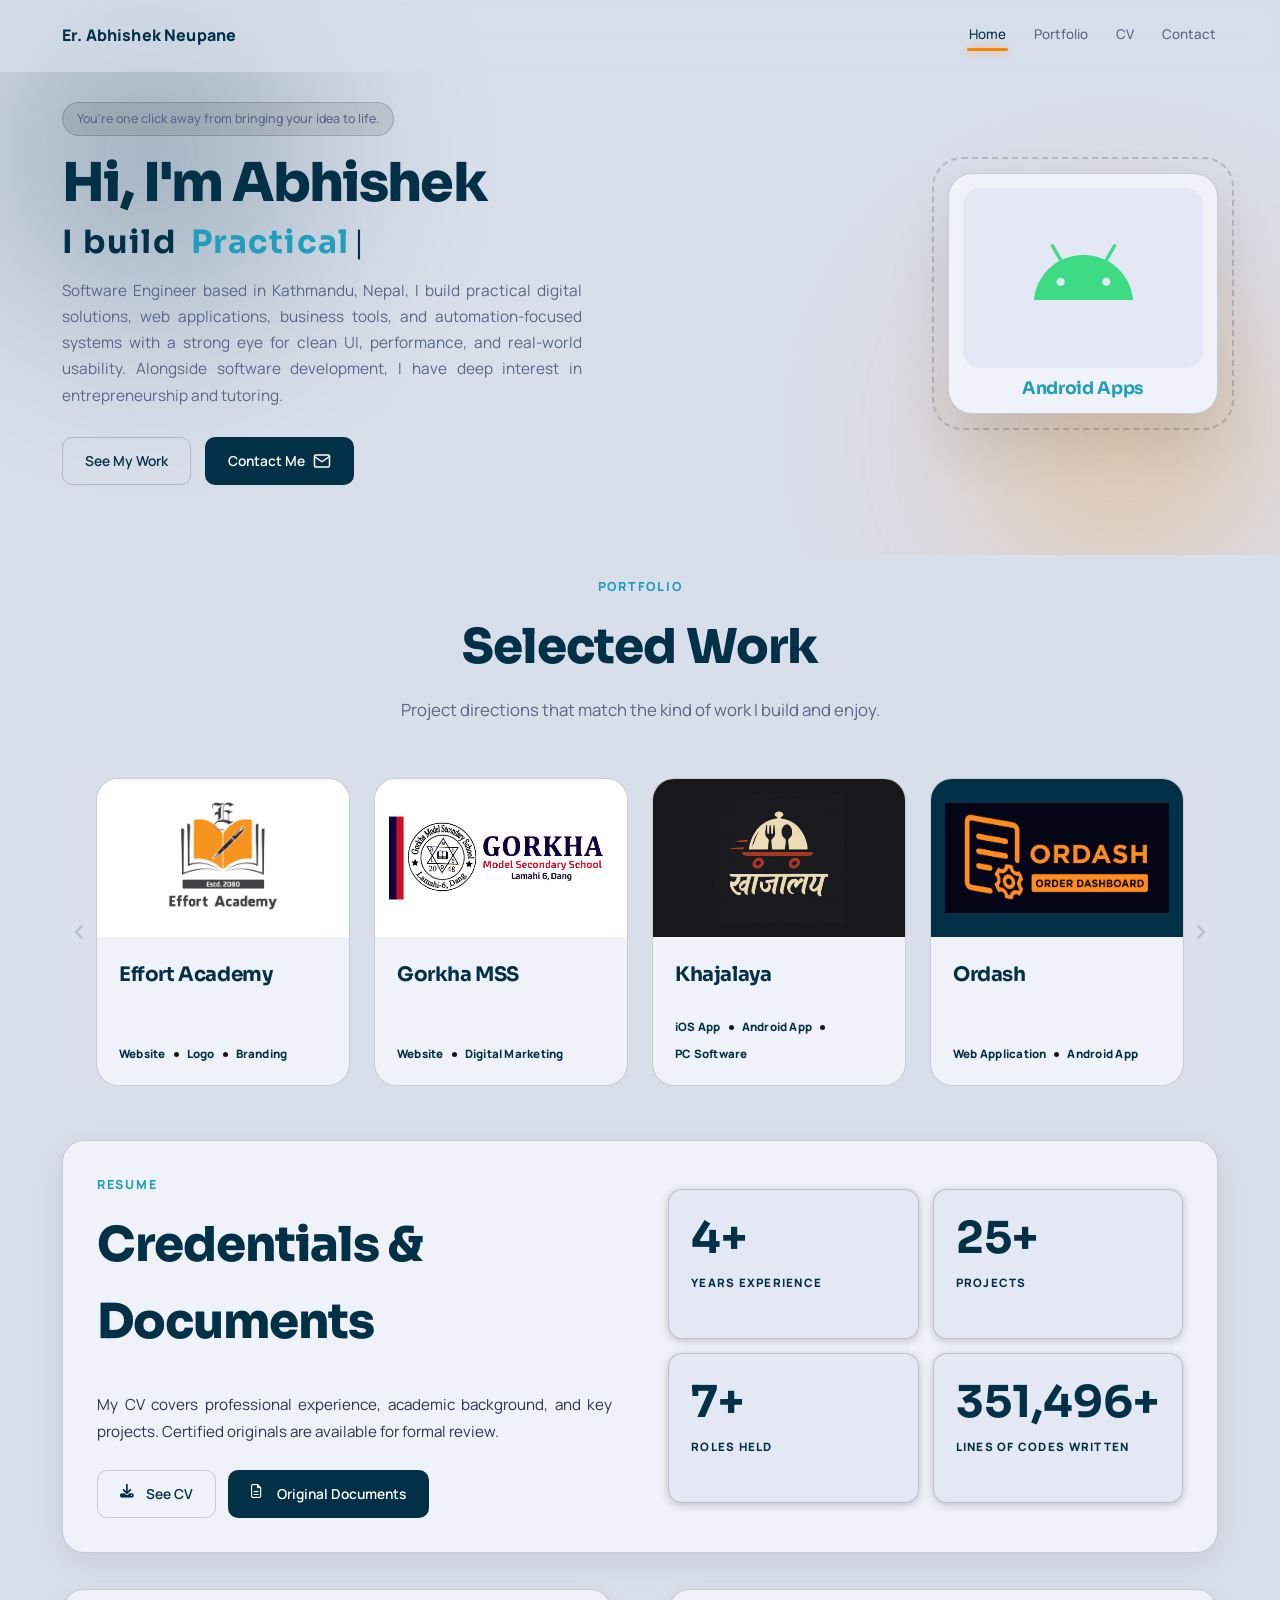
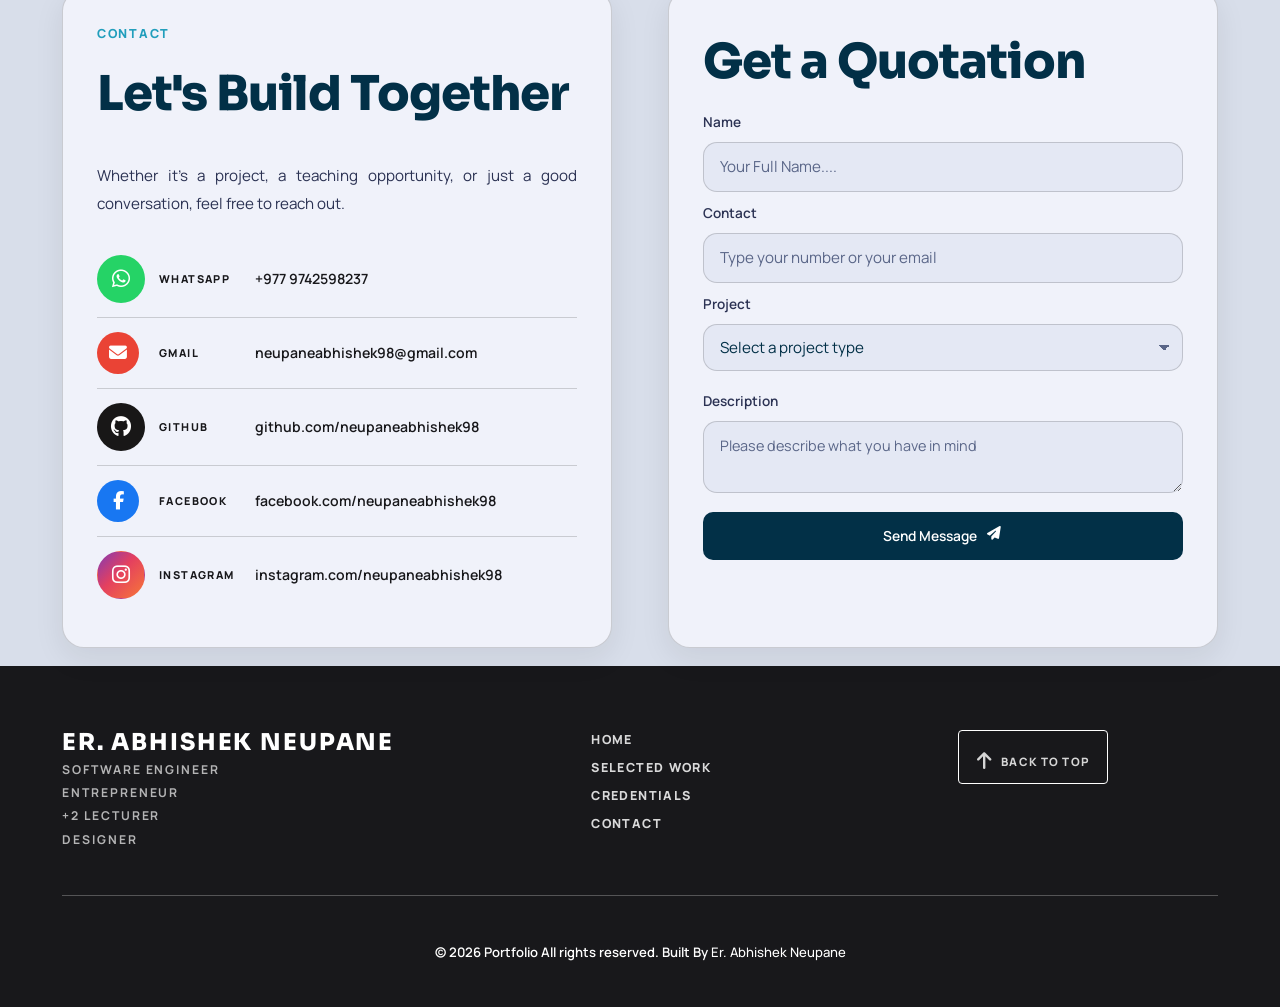
==== index.html @ 194623f8 "Refine carousel hover and project selector" ====
<!DOCTYPE html>
<html lang="en" data-theme="light">

<head>
  <meta charset="UTF-8" />
  <meta name="viewport" content="width=device-width, initial-scale=1.0" />
  <meta name="description"
    content="Abhishek Neupane - web developer and designer building responsive websites, clean interfaces, and practical digital experiences." />
  <meta name="theme-color" content="#d8deea" />
  <title>Er. Abhishek Neupane</title>
  <link rel="preconnect" href="https://fonts.googleapis.com">
  <link rel="preconnect" href="https://fonts.gstatic.com" crossorigin>
  <link
    href="https://fonts.googleapis.com/css2?family=Manrope:wght@300;400;500;600;700;800&family=Sora:wght@400;500;600;700;800&display=swap"
    rel="stylesheet">
  <link rel="stylesheet" href="https://cdnjs.cloudflare.com/ajax/libs/font-awesome/6.5.2/css/all.min.css" />
  <link rel="stylesheet" href="styles.css" />
</head>

<body>
  <!-- Navigation -->
  <header class="navbar" id="navbar">
    <div class="container nav-container">
      <a href="#home" class="logo" aria-label="Home">Er. Abhishek Neupane</a>
      <nav class="nav-links" id="navLinks">
        <a href="#home" class="nav-link nav-home"><span>Home</span></a>
        <a href="#portfolio" class="nav-link nav-portfolio" aria-label="Portfolio">
          <i class="fa-solid fa-briefcase" aria-hidden="true"></i>
          <span>Portfolio</span>
        </a>
        <a href="#cv" class="nav-link nav-cv"><span>CV</span></a>
        <a href="#contact" class="nav-link nav-contact" aria-label="Contact">
          <i class="fa-solid fa-phone" aria-hidden="true"></i>
          <span>Contact</span>
        </a>
      </nav>
      <button class="menu-toggle" id="menuToggle" aria-label="Toggle menu">
        <span></span><span></span><span></span>
      </button>
    </div>
  </header>

  <!-- Hero Section -->
  <section id="home" class="hero">
    <div class="hero-bg" aria-hidden="true">
      <div class="blob blob-1"></div>
      <div class="blob blob-2"></div>
    </div>
    <div class="container hero-content">
      <div class="hero-text">
        <p class="hero-eyebrow reveal">You're one click away from bringing your idea to life.</p>
        <h1 class="hero-title reveal">
          <span class="hero-line-1">Hi, I'm <span class="gradient-text">Abhishek</span></span>
          <span class="hero-line-2">
            <span class="hero-static">I build</span>
            <span class="typed-wrap">
              <span class="typed-text"></span><span class="cursor" aria-hidden="true">|</span>
            </span>
          </span>
        </h1>
        <p class="hero-subtitle reveal">
          Software Engineer based in Kathmandu, Nepal, I build practical digital solutions, web
          applications,
          business tools, and automation-focused systems
          with a strong eye for clean UI, performance, and real-world usability. Alongside software development, I have
          deep interest in entrepreneurship and tutoring.
        </p>
        <div class="hero-cta reveal">
          <a href="#portfolio" class="btn btn-secondary">See My Work</a>
          <a href="#contact" class="btn btn-primary">
            Contact Me
            <svg xmlns="http://www.w3.org/2000/svg" viewBox="0 0 24 24" fill="none" stroke="currentColor"
              stroke-width="2" stroke-linecap="round" stroke-linejoin="round">
              <path d="M4 4h16c1.1 0 2 .9 2 2v12c0 1.1-.9 2-2 2H4c-1.1 0-2-.9-2-2V6c0-1.1.9-2 2-2z" />
              <polyline points="22,6 12,13 2,6" />
            </svg>
          </a>
        </div>
      </div>

      <div class="hero-showcase reveal" aria-label="Things I've built">
        <div class="showcase-wrapper">
          <div class="showcase-card">
            <div class="showcase-frame">
              <div class="showcase-slide" data-pattern="1">
                <i class="showcase-skill-icon skill-android fa-brands fa-android" aria-hidden="true"></i>
              </div>
              <div class="showcase-slide" data-pattern="2">
                <i class="showcase-skill-icon skill-webapps fa-solid fa-window-restore" aria-hidden="true"></i>
              </div>
              <div class="showcase-slide" data-pattern="3">
                <i class="showcase-skill-icon skill-ios fa-brands fa-apple" aria-hidden="true"></i>
              </div>
              <div class="showcase-slide" data-pattern="4">
                <i class="showcase-skill-icon skill-software fa-solid fa-laptop-code" aria-hidden="true"></i>
              </div>
              <div class="showcase-slide" data-pattern="5">
                <i class="showcase-skill-icon skill-websites fa-solid fa-globe" aria-hidden="true"></i>
              </div>
              <div class="showcase-slide" data-pattern="6">
                <i class="showcase-skill-icon skill-marketing fa-solid fa-bullhorn" aria-hidden="true"></i>
              </div>
              <div class="showcase-slide" data-pattern="7">
                <i class="showcase-skill-icon skill-graphic fa-solid fa-pen-nib" aria-hidden="true"></i>
              </div>
              <div class="showcase-slide" data-pattern="8">
                <i class="showcase-skill-icon skill-uiux fa-solid fa-bezier-curve" aria-hidden="true"></i>
              </div>
              <div class="showcase-slide" data-pattern="9">
                <i class="showcase-skill-icon skill-business fa-solid fa-briefcase" aria-hidden="true"></i>
              </div>
            </div>
            <div class="showcase-meta">
              <h3 class="showcase-brand">Android Apps</h3>
            </div>
          </div>
          <div class="showcase-decor"></div>
        </div>
      </div>

    </div>
  </section>



  <!-- Portfolio Section -->
  <section id="portfolio" class="section portfolio">
    <div class="container">
      <div class="section-header reveal">
        <p class="section-kicker">Portfolio</p>
        <h2 class="section-title">Selected <span class="gradient-text">Work</span></h2>
        <p class="section-subtitle">Project directions that match the kind of work I build and enjoy.</p>
      </div>
      <div class="portfolio-carousel reveal" aria-label="Selected work carousel">
        <button class="portfolio-arrow portfolio-arrow-prev" type="button" aria-label="Previous project">
          <i class="fa-solid fa-chevron-left"></i>
        </button>
        <div class="portfolio-window">
          <div class="portfolio-grid" id="portfolioTrack">
            <a class="project-card project-color-lab" href="https://example.com" target="_blank" rel="noopener">
              <div class="project-thumb">
                <img class="project-logo" src="asset/recent work/Abhishek Color Lab.webp"
                  alt="Abhishek Color Lab logo" />
              </div>
              <div class="project-body">
                <h3>Abhishek Color Lab</h3>
                <div class="project-stack">
                  <span>PC Software</span><span>Logo</span><span>Branding</span>
                </div>
              </div>
            </a>

            <a class="project-card" href="https://example.com" target="_blank" rel="noopener">
              <div class="project-thumb">
                <img class="project-logo" src="asset/recent work/Effort Academy.webp" alt="Effort Academy logo" />
              </div>
              <div class="project-body">
                <h3>Effort Academy</h3>
                <div class="project-stack">
                  <span>Website</span><span>Logo</span><span>Branding</span>
                </div>
              </div>
            </a>

            <a class="project-card" href="https://example.com" target="_blank" rel="noopener">
              <div class="project-thumb">
                <img class="project-logo" src="asset/recent work/Gorkha MSS.webp" alt="Gorkha MSS logo" />
              </div>
              <div class="project-body">
                <h3>Gorkha MSS</h3>
                <div class="project-stack">
                  <span>Website</span><span>Digital Marketing</span>
                </div>
              </div>
            </a>

            <a class="project-card project-khajalaya" href="https://example.com" target="_blank" rel="noopener">
              <div class="project-thumb">
                <img class="project-logo" src="asset/recent work/Khajalaya.webp" alt="Khajalaya logo" />
              </div>
              <div class="project-body">
                <h3>Khajalaya</h3>
                <div class="project-stack">
                  <span>iOS App</span><span>Android App</span><span>PC Software</span>
                </div>
              </div>
            </a>

            <a class="project-card project-ordash" href="https://example.com" target="_blank" rel="noopener">
              <div class="project-thumb">
                <img class="project-logo" src="asset/recent work/Ordash.webp" alt="Ordash logo" />
              </div>
              <div class="project-body">
                <h3>Ordash</h3>
                <div class="project-stack">
                  <span>Web Application</span><span>Android App</span>
                </div>
              </div>
            </a>

            <a class="project-card" href="https://example.com" target="_blank" rel="noopener">
              <div class="project-thumb">
                <img class="project-logo" src="asset/recent work/Rapti Dental Care.webp"
                  alt="Rapti Dental Care logo" />
              </div>
              <div class="project-body">
                <h3>Rapti Dental Care</h3>
                <div class="project-stack">
                  <span>Website</span><span>Logo</span>
                </div>
              </div>
            </a>

            <a class="project-card" href="https://example.com" target="_blank" rel="noopener">
              <div class="project-thumb">
                <img class="project-logo" src="asset/recent work/Rotaract.webp" alt="Rotaract logo" />
              </div>
              <div class="project-body">
                <h3>Rotaract</h3>
                <div class="project-stack">
                  <span>Logo</span><span>Website</span><span>Digital Marketing</span>
                </div>
              </div>
            </a>

            <a class="project-card" href="https://example.com" target="_blank" rel="noopener">
              <div class="project-thumb">
                <img class="project-logo" src="asset/recent work/Somaithan LH Academy.webp"
                  alt="Somaithan LH Academy logo" />
              </div>
              <div class="project-body">
                <h3>Somaithan LH Academy</h3>
                <div class="project-stack">
                  <span>Logo</span>
                </div>
              </div>
            </a>
          </div>
        </div>
        <button class="portfolio-arrow portfolio-arrow-next" type="button" aria-label="Next project">
          <i class="fa-solid fa-chevron-right"></i>
        </button>
      </div>
    </div>
  </section>

  <!-- Credentials Section -->
  <section id="cv" class="section cv credentials">
    <div class="container">
      <div class="credentials-grid reveal">
        <div class="credentials-copy">
          <p class="section-kicker">Resume</p>
          <h2 class="section-title">Credentials &amp; <span class="gradient-text">Documents</span></h2>
          <p class="credentials-desc">My CV covers professional experience, academic background, and key projects.
            Certified originals are available for formal review.</p>
          <div class="credentials-actions">
            <a href="#" class="btn btn-secondary" id="downloadCv">
              <i class="fa-solid fa-download"></i>
              See CV
            </a>
            <a href="documents.html" class="btn btn-primary" target="_blank" rel="noopener">
              <i class="fa-regular fa-file-lines"></i>
              Original Documents
            </a>
          </div>
        </div>

        <div class="credential-stats">
          <div class="credential-stat">
            <strong>4+</strong>
            <span>Years Experience</span>
          </div>
          <div class="credential-stat">
            <strong>25+</strong>
            <span>Projects</span>
          </div>
          <div class="credential-stat">
            <strong>7+</strong>
            <span>Roles Held</span>
          </div>
          <div class="credential-stat">
            <strong>351,496+</strong>
            <span>Lines of Codes Written</span>
          </div>
        </div>
      </div>
    </div>
  </section>

  <!-- Contact Section -->
  <section id="contact" class="section contact build">
    <div class="container">
      <div class="build-grid">
        <div class="build-copy reveal">
          <p class="section-kicker">Contact</p>
          <h2 class="section-title">Let's Build <span class="gradient-text">Together</span></h2>
          <p class="build-desc">Whether it's a project, a teaching opportunity, or just a good conversation, feel free
            to reach out.</p>
          <div class="build-links">
            <a class="build-link build-whatsapp" href="https://wa.me/9779742598237" target="_blank"
              rel="noopener">
              <i class="fa-brands fa-whatsapp"></i>
              <span>WhatsApp</span>
              <strong>+977 9742598237</strong>
            </a>
            <a class="build-link build-gmail" href="mailto:neupaneabhishek98@gmail.com">
              <i class="fa-solid fa-envelope"></i>
              <span>Gmail</span>
              <strong>neupaneabhishek98@gmail.com</strong>
            </a>
            <a class="build-link build-github" href="https://github.com/neupaneabhishek98" target="_blank"
              rel="noopener">
              <i class="fa-brands fa-github"></i>
              <span>GitHub</span>
              <strong>github.com/neupaneabhishek98</strong>
            </a>
            <a class="build-link build-facebook" href="https://www.facebook.com/neupaneabhishek98" target="_blank"
              rel="noopener">
              <i class="fa-brands fa-facebook-f"></i>
              <span>Facebook</span>
              <strong>facebook.com/neupaneabhishek98</strong>
            </a>
            <a class="build-link build-instagram" href="https://www.instagram.com/neupaneabhishek98" target="_blank"
              rel="noopener">
              <i class="fa-brands fa-instagram"></i>
              <span>Instagram</span>
              <strong>instagram.com/neupaneabhishek98</strong>
            </a>
          </div>
        </div>

        <form class="contact-form build-form reveal" id="contactForm" novalidate>
          <div class="form-heading">
            <h2 class="section-title">Get a <span class="gradient-text">Quotation</span></h2>
          </div>
          <div class="form-group">
            <label for="name">Name</label>
            <input type="text" id="name" name="name" placeholder="Your Full Name...." required />
          </div>
          <div class="form-group">
            <label for="contactMethod">Contact</label>
            <input type="text" id="contactMethod" name="contactMethod" placeholder="Type your number or your email"
              required />
          </div>
          <div class="form-group">
            <label for="projectSelect">Project</label>
            <select id="projectSelect" name="projectSelect" aria-describedby="selectedProjects">
              <option value="">Select a project type</option>
              <option value="Mobile App">Mobile App</option>
              <option value="Website">Website</option>
              <option value="Web Application">Web Application</option>
              <option value="Local Software">Local Software</option>
              <option value="Branding">Branding</option>
              <option value="Logo Design">Logo Design</option>
              <option value="Other">Other</option>
            </select>
            <div class="selected-projects" id="selectedProjects" aria-live="polite">
            </div>
          </div>
          <div class="form-group">
            <label for="description">Description</label>
            <textarea id="description" name="description" rows="5"
              placeholder="Please describe what you have in mind" required></textarea>
          </div>
          <button type="submit" class="btn btn-primary btn-block">
            Send Message
            <i class="fa-solid fa-paper-plane"></i>
          </button>
          <p class="form-status" id="formStatus" role="status" aria-live="polite"></p>
        </form>
      </div>
    </div>
  </section>

  <!-- Footer -->
  <footer class="footer">
    <div class="container footer-inner">
      <div class="footer-top">
        <a href="#home" class="footer-brand" aria-label="Back to home">
          <span>Er. Abhishek Neupane</span>
          <small>Software Engineer</small>
          <small>Entrepreneur</small>
          <small>+2 Lecturer</small>
          <small>Designer</small>
        </a>

        <nav class="footer-column" aria-label="Primary footer links">
          <a href="#home">Home</a>
          <a href="#portfolio">Selected Work</a>
          <a href="#cv">Credentials</a>
          <a href="#contact">Contact</a>
        </nav>

        <a class="footer-top-link" href="#home" aria-label="Back to top">
          <i class="fa-solid fa-arrow-up" aria-hidden="true"></i>
          <span>Back to Top</span>
        </a>
      </div>

      <div class="footer-divider"></div>

      <p class="footer-copy">&copy; <span id="year"></span> Portfolio All rights reserved. Built By <a
          href="https://wa.me/9779742598237" target="_blank" rel="noopener">Er. Abhishek Neupane</a></p>
    </div>
  </footer>

  <script src="script.js"></script>
</body>

</html>
---- styles.css ----
/* ============================================
   Abhishek Neupane - Portfolio
   Modern, responsive, themeable
   Fonts: Manrope (body) + Sora (headings)
   ============================================ */

/* ---------- Design Tokens ---------- */
:root {
  --color-sky: #219ebc;
  --color-navy: #023047;
  --color-yellow: var(--color-orange);
  --color-orange: #fb8500;
  --color-white: #ffffff;
  --color-matte: #18181b;
  --gray-50: #f0f2fa;
  --gray-100: #e4e8f4;
  --gray-200: #d8deea;
  --gray-500: #5a6688;
  --gray-800: #2b3253;

  --brand-facebook: #1877f2;
  --brand-instagram: #e4405f;
  --brand-instagram-gradient: linear-gradient(135deg, #833ab4 0%, #e4405f 45%, #f77737 100%);
  --brand-whatsapp: #25d366;
  --brand-github: #181717;
  --brand-gmail: #ea4335;
  --brand-android: var(--color-sky);

  --bg: var(--color-matte);
  --bg-elev: var(--color-navy);
  --bg-soft: var(--color-matte);
  --surface: rgba(255, 255, 255, 0.04);
  --surface-hover: rgba(255, 255, 255, 0.08);
  --border: rgba(255, 255, 255, 0.08);
  --text: var(--color-white);
  --text-muted: var(--gray-200);
  --text-soft: var(--gray-100);
  --primary: var(--color-navy);
  --primary-2: var(--color-sky);
  --accent: var(--color-yellow);
  --yellow: var(--color-yellow);
  --yellow-soft: var(--color-yellow);
  --success: var(--color-sky);
  --danger: var(--color-orange);
  --grad: linear-gradient(135deg, var(--color-navy) 0%, var(--color-sky) 58%, var(--color-yellow) 100%);

  --radius-sm: 8px;
  --radius: 14px;
  --radius-lg: 22px;
  --shadow-sm: 0 2px 8px rgba(0, 0, 0, 0.2);
  --shadow: 0 10px 30px rgba(0, 0, 0, 0.35);
  --shadow-lg: 0 30px 60px rgba(0, 0, 0, 0.45);

  --container: 1360px;
  --nav-h: 88px;

  --font-body: 'Manrope', -apple-system, BlinkMacSystemFont, 'Segoe UI', sans-serif;
  --font-head: 'Sora', 'Manrope', sans-serif;

  --ease: cubic-bezier(0.22, 1, 0.36, 1);
}

[data-theme="light"] {
  --bg: var(--gray-200);
  --bg-elev: var(--gray-50);
  --bg-soft: var(--gray-100);
  --surface: rgba(24, 24, 27, 0.1);
  --surface-hover: rgba(24, 24, 27, 0.16);
  --border: rgba(24, 24, 27, 0.18);
  --text: var(--color-navy);
  --text-muted: var(--gray-500);
  --text-soft: var(--gray-800);
  --shadow: 0 10px 30px rgba(24, 24, 27, 0.08);
  --shadow-lg: 0 30px 60px rgba(24, 24, 27, 0.12);
}

/* ---------- Base ---------- */
*,
*::before,
*::after {
  box-sizing: border-box;
}

* {
  margin: 0;
  padding: 0;
}

html {
  scroll-behavior: smooth;
  scroll-padding-top: var(--nav-h);
  overflow-x: hidden;
}

section[id] {
  scroll-margin-top: var(--nav-h);
}

body {
  font-family: var(--font-body);
  background: var(--bg);
  color: var(--text);
  line-height: 1.6;
  -webkit-font-smoothing: antialiased;
  -moz-osx-font-smoothing: grayscale;
  overflow-x: hidden;
  transition: background 0.3s ease, color 0.3s ease;
}

h1,
h2,
h3,
h4,
h5,
h6 {
  font-family: var(--font-head);
  letter-spacing: -0.02em;
}

img {
  max-width: 100%;
  display: block;
}

a {
  color: inherit;
  text-decoration: none;
}

button {
  font: inherit;
  cursor: pointer;
  border: none;
  background: none;
  color: inherit;
}

input,
textarea {
  font: inherit;
}

.container {
  max-width: var(--container);
  margin: 0 auto;
  padding: 0 24px;
}

.gradient-text {
  color: var(--primary);
}

/* ---------- Buttons ---------- */
.btn {
  display: inline-flex;
  align-items: center;
  justify-content: center;
  gap: 8px;
  padding: 14px 26px;
  border-radius: 10px;
  font-family: var(--font-body);
  font-weight: 600;
  font-size: 0.95rem;
  transition: background 0.2s ease, color 0.2s ease, border-color 0.2s ease;
  white-space: nowrap;
  cursor: pointer;
  border: 1px solid transparent;
}

.btn svg,
.btn i {
  width: 18px;
  height: 18px;
}

.btn-primary {
  background: var(--primary);
  color: var(--color-white);
}

.btn-primary:hover {
  background: var(--color-matte);
}

.btn-secondary {
  background: transparent;
  color: var(--text);
  border-color: var(--border);
}

.btn-secondary:hover {
  background: var(--surface);
  border-color: var(--text-muted);
}

.btn-block {
  width: 100%;
}

/* ---------- Navbar ---------- */
.navbar {
  position: fixed;
  top: 0;
  left: 0;
  right: 0;
  height: var(--nav-h);
  z-index: 100;
  background: color-mix(in srgb, var(--bg) 70%, transparent);
  backdrop-filter: saturate(140%) blur(14px);
  -webkit-backdrop-filter: saturate(140%) blur(14px);
  border-bottom: 1px solid transparent;
  transition: border-color 0.3s ease, background 0.3s ease;
}

.navbar.scrolled {
  border-bottom-color: var(--border);
}

.nav-container {
  height: 100%;
  display: flex;
  align-items: center;
  justify-content: space-between;
}

.logo {
  position: relative;
  display: inline-flex;
  align-items: center;
  font-family: var(--font-body);
  font-weight: 800;
  font-size: clamp(1.02rem, 2vw, 1.24rem);
  letter-spacing: 0.01em;
  color: var(--text);
  transition: color 0.2s ease;
}

.logo:hover {
  color: var(--accent);
}

.logo::after {
  content: attr(data-hover-hook);
  position: absolute;
  left: 0;
  top: calc(100% + 12px);
  width: max-content;
  max-width: min(280px, calc(100vw - 48px));
  padding: 9px 12px;
  border: 1px solid color-mix(in srgb, var(--accent) 55%, var(--border));
  border-radius: 8px;
  background: color-mix(in srgb, var(--bg-elev) 92%, var(--color-white));
  box-shadow: var(--shadow-sm);
  color: var(--text);
  font-size: 0.78rem;
  font-weight: 800;
  line-height: 1.3;
  white-space: normal;
  opacity: 0;
  pointer-events: none;
  transform: translateY(-4px);
  transition: opacity 0.18s ease, transform 0.18s ease;
  z-index: 20;
}

.logo::before {
  content: '';
  position: absolute;
  left: 18px;
  top: calc(100% + 7px);
  width: 10px;
  height: 10px;
  border-left: 1px solid color-mix(in srgb, var(--accent) 55%, var(--border));
  border-top: 1px solid color-mix(in srgb, var(--accent) 55%, var(--border));
  background: color-mix(in srgb, var(--bg-elev) 92%, var(--color-white));
  opacity: 0;
  pointer-events: none;
  transform: rotate(45deg) translateY(-4px);
  transition: opacity 0.18s ease, transform 0.18s ease;
  z-index: 21;
}

.logo:hover::after,
.logo:focus-visible::after,
.logo:hover::before,
.logo:focus-visible::before {
  opacity: 1;
  transform: translateY(0);
}

.logo:hover::before,
.logo:focus-visible::before {
  transform: rotate(45deg) translateY(0);
}

.nav-links {
  display: flex;
  align-items: center;
  gap: 28px;
}

.nav-link {
  position: relative;
  display: inline-flex;
  align-items: center;
  justify-content: center;
  font-size: 0.95rem;
  font-weight: 500;
  color: var(--text-muted);
  padding: 4px 2px 6px;
  transition: color 0.2s ease;
}

.nav-link i {
  display: none;
}

.nav-link:hover {
  color: var(--accent);
}

.nav-link.active {
  color: var(--text);
}

.nav-link.active::after {
  content: '';
  position: absolute;
  left: 0;
  right: 0;
  bottom: 0;
  height: 3px;
  background: var(--yellow);
  border-radius: 3px;
  box-shadow: 0 0 10px color-mix(in srgb, var(--accent) 52%, transparent);
}

.menu-toggle {
  display: none;
  flex-direction: column;
  justify-content: space-between;
  align-items: center;
  width: 42px;
  height: 42px;
  padding: 10px;
  border: 1px solid var(--border);
  border-radius: 12px;
  background: var(--bg-elev);
  box-shadow: var(--shadow-sm);
}

.menu-toggle span {
  width: 20px;
  height: 2px;
  background: var(--text);
  border-radius: 2px;
  transition: transform 0.3s var(--ease), opacity 0.2s ease;
}

.menu-toggle.open span:nth-child(1) {
  transform: translateY(10px) rotate(45deg);
}

.menu-toggle.open span:nth-child(2) {
  opacity: 0;
}

.menu-toggle.open span:nth-child(3) {
  transform: translateY(-10px) rotate(-45deg);
}

/* ---------- Hero ---------- */
.hero {
  position: relative;
  min-height: 100vh;
  display: flex;
  align-items: center;
  padding: calc(var(--nav-h) + 40px) 0 90px;
  overflow: hidden;
}

.hero-bg {
  position: absolute;
  inset: 0;
  z-index: 0;
  pointer-events: none;
}

.blob {
  position: absolute;
  border-radius: 50%;
  filter: blur(80px);
  opacity: 0.5;
  animation: float 14s ease-in-out infinite;
}

.blob-1 {
  width: 500px;
  height: 500px;
  background: radial-gradient(circle, var(--primary) 0%, transparent 70%);
  top: -100px;
  left: -100px;
}

.blob-2 {
  width: 480px;
  height: 480px;
  background: radial-gradient(circle, var(--accent) 0%, transparent 70%);
  bottom: -120px;
  right: -80px;
  animation-delay: -7s;
}

[data-theme="light"] .blob {
  opacity: 0.35;
}

@keyframes float {

  0%,
  100% {
    transform: translate(0, 0) scale(1);
  }

  50% {
    transform: translate(40px, -40px) scale(1.1);
  }
}

.hero-content {
  position: relative;
  z-index: 1;
  display: grid;
  grid-template-columns: 1fr 1fr;
  gap: 24px;
  align-items: center;
  width: 100%;
}

.hero-text {
  text-align: left;
}

.hero-eyebrow {
  display: inline-block;
  padding: 6px 14px;
  border-radius: 999px;
  background: var(--surface);
  border: 1px solid var(--border);
  font-size: 0.85rem;
  color: var(--text-muted);
  margin-bottom: 22px;
  font-weight: 500;
}

.hero-title {
  font-family: var(--font-head);
  font-size: clamp(2.2rem, 5.2vw, 4rem);
  font-weight: 800;
  line-height: 1.1;
  letter-spacing: -0.03em;
  margin-bottom: 22px;
  display: flex;
  flex-direction: column;
  gap: 6px;
  width: max-content;
  max-width: 100%;
}

.hero-line-1 {
  display: block;
}

.hero-line-2 {
  display: flex;
  align-items: baseline;
  gap: 14px;
  flex-wrap: nowrap;
  font-size: clamp(1.7rem, 3.2vw, 2.4rem);
  font-weight: 700;
  letter-spacing: 0.04em;
  margin-top: 6px;
  width: max-content;
  max-width: none;
  overflow: visible;
}

.hero-static {
  white-space: nowrap;
}

.typed-wrap {
  display: inline-flex;
  align-items: baseline;
  width: 18ch;
  min-width: 18ch;
  min-height: 1.1em;
  position: relative;
  overflow: visible;
  padding-right: 0.18em;
}

.typed-text {
  display: inline-block;
  color: var(--primary-2);
  white-space: nowrap;
  padding-right: 0.04em;
}

.cursor {
  display: inline-block;
  margin-left: 2px;
  color: var(--primary);
  animation: blink 1s infinite;
  font-weight: 300;
  letter-spacing: 0;
}

@keyframes blink {

  0%,
  50% {
    opacity: 1;
  }

  51%,
  100% {
    opacity: 0;
  }
}

.hero-subtitle {
  font-size: clamp(1.02rem, 1.5vw, 1.18rem);
  color: var(--text-muted);
  max-width: 560px;
  margin-bottom: 32px;
  text-align: justify;
  hyphens: auto;
}

.hero-cta {
  display: flex;
  gap: 14px;
  flex-wrap: wrap;
}

/* ---------- Hero Showcase (right side) ---------- */
.hero-showcase {
  display: flex;
  justify-content: flex-end;
  align-items: center;
}

.showcase-wrapper {
  position: relative;
  width: min(320px, 100%);
  margin-left: auto;
  margin-right: -30px;
}

.showcase-card {
  width: 100%;
  background: var(--bg-elev);
  border: 1px solid var(--border);
  border-radius: 30px;
  padding: 18px 18px 12px;
  box-shadow: var(--shadow-lg);
  position: relative;
  z-index: 1;
}

.showcase-decor {
  position: absolute;
  inset: -16px;
  border: 2px dashed var(--border);
  border-radius: 30px;
  z-index: 0;
  animation: rotate 30s linear infinite;
}

.showcase-frame {
  position: relative;
  width: 100%;
  aspect-ratio: 4 / 3;
  border-radius: 20px;
  overflow: hidden;
  background: var(--bg-soft);
}

.showcase-slide {
  position: absolute;
  inset: 0;
  opacity: 0;
  transform: translateY(12px) scale(0.9);
  transition: opacity 0.55s var(--ease), transform 0.55s var(--ease);
}

.showcase-slide.active {
  opacity: 1;
  transform: translateY(0) scale(1);
}

.showcase-skill-icon {
  display: flex;
  align-items: center;
  justify-content: center;
  width: 100%;
  height: 100%;
  background: var(--bg-soft);
  color: var(--primary);
  font-size: clamp(4.6rem, 11vw, 6.8rem);
  will-change: transform, opacity;
}

.skill-software {
  color: var(--color-matte);
}

.skill-android {
  color: #3ddc84;
}

.skill-ios {
  color: var(--color-matte);
}

.skill-websites {
  color: var(--color-matte);
}

.skill-webapps {
  color: var(--color-matte);
}

.skill-marketing,
.skill-graphic,
.skill-uiux,
.skill-business {
  color: var(--color-matte);
}

.skill-automation {
  color: var(--color-matte);
}

.skill-ai {
  color: var(--color-matte);
}

.skill-ml {
  color: var(--color-matte);
}

.showcase-meta {
  text-align: center;
  padding: 7px 8px 0;
}

.showcase-label {
  display: block;
  font-size: 0.72rem;
  font-weight: 600;
  letter-spacing: 0.18em;
  text-transform: uppercase;
  color: var(--text-muted);
  margin-bottom: 6px;
}

.showcase-brand {
  font-family: var(--font-head);
  font-size: clamp(1.3rem, 2.2vw, 1.3rem);
  font-weight: 700;
  color: var(--primary-2);
  transition: opacity 0.3s ease;
}

/* ---------- Section Defaults ---------- */
.section {
  padding: 2vh 0;
  position: relative;
}

.section-header {
  text-align: center;
  margin-bottom: 50px;
  max-width: 700px;
  margin-inline: auto;
}

.section-title {
  font-family: var(--font-head);
  font-size: clamp(2rem, 4vw, 3rem);
  font-weight: 800;
  letter-spacing: -0.02em;
  margin-bottom: 12px;
}

.section-subtitle {
  color: var(--text-muted);
  font-size: 1.05rem;
}

/* ---------- About ---------- */
.about-grid {
  display: grid;
  grid-template-columns: 1fr 1.4fr;
  gap: 60px;
  align-items: center;
}

.about-image {
  display: flex;
  justify-content: center;
}

.image-wrapper {
  position: relative;
  width: min(340px, 100%);
  aspect-ratio: 1;
}

.avatar {
  width: 100%;
  height: 100%;
  border-radius: 30px;
  background: var(--grad);
  display: flex;
  align-items: center;
  justify-content: center;
  font-family: var(--font-head);
  font-size: 8rem;
  font-weight: 800;
  color: white;
  box-shadow: var(--shadow-lg);
  position: relative;
  z-index: 1;
  letter-spacing: -0.05em;
}

.image-decor {
  position: absolute;
  inset: -16px;
  border: 2px dashed var(--border);
  border-radius: 30px;
  z-index: 0;
  animation: rotate 30s linear infinite;
}

@keyframes rotate {
  to {
    transform: rotate(360deg);
  }
}

.about-text h3 {
  font-size: clamp(1.4rem, 2.5vw, 1.7rem);
  font-weight: 700;
  margin-bottom: 18px;
  line-height: 1.3;
}

.about-text p {
  color: var(--text-soft);
  margin-bottom: 14px;
  text-align: justify;
  hyphens: auto;
}

.about-stats {
  display: grid;
  grid-template-columns: repeat(3, 1fr);
  gap: 16px;
  margin: 30px 0;
  padding: 24px;
  background: var(--surface);
  border: 1px solid var(--border);
  border-radius: var(--radius-lg);
}

.stat h4 {
  font-family: var(--font-head);
  font-size: 2rem;
  font-weight: 800;
  color: var(--accent);
  margin-bottom: 4px;
}

.stat p {
  font-size: 0.85rem;
  color: var(--text-muted);
  margin: 0;
}

.skills h4 {
  font-size: 0.9rem;
  font-weight: 600;
  color: var(--text-muted);
  margin-bottom: 12px;
  text-transform: uppercase;
  letter-spacing: 0.08em;
}

.skill-tags {
  display: flex;
  flex-wrap: wrap;
  gap: 8px;
}

.skill-tags span {
  padding: 6px 14px;
  background: var(--surface);
  border: 1px solid var(--border);
  border-radius: 999px;
  font-size: 0.85rem;
  font-weight: 500;
  color: var(--text-soft);
  transition: all 0.2s ease;
}

.skill-tags span:hover {
  background: var(--surface-hover);
  border-color: var(--primary);
  color: var(--text);
}

/* ---------- Portfolio ---------- */
.portfolio-carousel {
  position: relative;
  --portfolio-edge: max(56px, calc((100vw - var(--container)) / 2 + 24px));
  --portfolio-arrow-width: 24px;
  --portfolio-arrow-gap: 6px;
  width: 100vw;
  margin-left: calc(50% - 50vw);
  padding-inline: var(--portfolio-edge);
  overflow-x: clip;
}

.portfolio-window {
  overflow: hidden;
  padding: 4px 2px 18px;
  width: 100%;
}

.portfolio-grid {
  display: flex;
  gap: 24px;
  overflow: hidden;
  scrollbar-width: none;
  padding: 0;
  transform: translateX(0);
  will-change: transform;
}

.portfolio-grid.is-moving {
  transition: transform 0.58s var(--ease);
}

.portfolio-grid::-webkit-scrollbar {
  display: none;
}

.portfolio-arrow {
  position: absolute;
  top: 4px;
  bottom: 18px;
  transform: none;
  display: inline-flex;
  align-items: center;
  justify-content: center;
  width: var(--portfolio-arrow-width);
  height: auto;
  min-height: 0;
  border-radius: 0;
  background: color-mix(in srgb, var(--bg-elev) 82%, transparent);
  border: 0;
  color: var(--text);
  box-shadow: none;
  opacity: 0.18;
  transition: opacity 0.2s ease, background 0.2s ease, color 0.2s ease;
  z-index: 3;
  backdrop-filter: blur(8px);
}

.portfolio-carousel:hover .portfolio-arrow {
  background: color-mix(in srgb, var(--bg-elev) 94%, var(--color-matte));
  opacity: 0.72;
}

.portfolio-arrow-prev {
  left: max(6px, calc(var(--portfolio-edge) - var(--portfolio-arrow-width) - var(--portfolio-arrow-gap)));
}

.portfolio-arrow-next {
  right: max(6px, calc(var(--portfolio-edge) - var(--portfolio-arrow-width) - var(--portfolio-arrow-gap)));
}

.portfolio-arrow:hover,
.portfolio-arrow:focus-visible,
.portfolio-arrow:active {
  color: var(--text);
  background: color-mix(in srgb, var(--bg-elev) 96%, var(--color-matte));
  opacity: 0.86;
}

.project-card {
  flex: 0 0 calc((100% - 72px) / 4);
  background: var(--bg-elev);
  border: 1px solid var(--border);
  border-radius: var(--radius-lg);
  overflow: hidden;
  transition: border-color 0.3s var(--ease);
  display: flex;
  flex-direction: column;
  scroll-snap-align: start;
  color: inherit;
  min-width: 0;
}

.project-card:hover {
  box-shadow: none;
  border-color: var(--color-navy);
}

.project-thumb {
  aspect-ratio: 16 / 10;
  position: relative;
  overflow: hidden;
  display: flex;
  align-items: center;
  justify-content: center;
  background: var(--color-white);
}

.project-khajalaya .project-thumb {
  background: var(--color-matte);
}

.project-color-lab .project-thumb {
  background: var(--color-white);
}

.project-ordash .project-thumb {
  background: var(--color-navy);
}

.project-logo {
  width: 100%;
  height: 100%;
  object-fit: contain;
  padding: 14px;
}

.project-body {
  padding: 22px;
  flex-grow: 1;
  display: flex;
  flex-direction: column;
  justify-content: space-between;
  min-height: 124px;
}

.project-card h3 {
  font-size: 1.25rem;
  font-weight: 700;
  margin-bottom: 8px;
}

.project-card p {
  color: var(--text-muted);
  font-size: 0.95rem;
  margin-bottom: 16px;
  flex-grow: 1;
  text-align: justify;
  hyphens: auto;
}

.project-stack {
  display: flex;
  flex-wrap: wrap;
  gap: 8px;
  margin-top: 14px;
  align-items: center;
}

.project-stack span {
  font-size: 0.72rem;
  padding: 0;
  background: transparent;
  border-radius: 0;
  color: var(--color-navy);
  border: 0;
  box-shadow: none;
  font-weight: 900;
  letter-spacing: 0.02em;
  transition: color 0.2s ease, text-shadow 0.2s ease;
}

.project-stack span:not(:last-child)::after {
  content: "";
  display: inline-block;
  width: 5px;
  height: 5px;
  margin-left: 8px;
  border-radius: 50%;
  background: var(--color-matte);
  transform: translateY(-1px);
  transition: background 0.2s ease, box-shadow 0.2s ease;
}

.project-card:hover .project-stack span {
  color: var(--accent);
  text-shadow: 0 0 14px color-mix(in srgb, var(--accent) 55%, transparent);
}

.project-card:hover .project-stack span:not(:last-child)::after {
  background: var(--accent);
  box-shadow: 0 0 10px color-mix(in srgb, var(--accent) 70%, transparent);
}

/* ---------- Credentials + Build ---------- */
.section-kicker {
  display: inline-flex;
  align-items: center;
  margin-bottom: 12px;
  color: var(--primary-2);
  font-size: 0.78rem;
  font-weight: 800;
  letter-spacing: 0.14em;
  text-transform: uppercase;
}

.credentials-grid,
.build-grid {
  display: grid;
  grid-template-columns: minmax(0, 1fr) minmax(320px, 1fr);
  gap: 56px;
  align-items: stretch;
}

.credentials-grid {
  padding: 34px;
  background: var(--bg-elev);
  border: 1px solid var(--border);
  border-radius: var(--radius-lg);
  box-shadow: var(--shadow);
  align-items: center;
  min-height: 320px;
}

.credentials-copy {
  display: flex;
  flex-direction: column;
  justify-content: center;
}

.credentials-desc,
.build-desc {
  max-width: 520px;
  margin: 18px 0 24px;
  color: var(--text-soft);
  font-size: 0.95rem;
  line-height: 1.8;
  text-align: justify;
  hyphens: auto;
}

.credentials-actions {
  display: flex;
  flex-direction: row;
  flex-wrap: wrap;
  gap: 12px;
  align-items: flex-start;
}

.credential-stats {
  align-self: center;
}

.credential-stats {
  display: grid;
  grid-template-columns: repeat(2, minmax(0, 1fr));
  gap: 14px;
}

.credential-stat {
  min-height: 150px;
  padding: 26px 22px;
  background: var(--bg-soft);
  border: 1px solid var(--border);
  border-radius: var(--radius);
  box-shadow: var(--shadow-sm);
  color: var(--primary);
}

.credential-stat strong {
  display: block;
  margin-bottom: 9px;
  color: var(--primary);
  font-family: var(--font-head);
  font-size: clamp(2rem, 4vw, 2.75rem);
  line-height: 1;
}

.credential-stat span {
  color: var(--primary);
  font-size: 0.72rem;
  font-weight: 800;
  letter-spacing: 0.11em;
  text-transform: uppercase;
}

.build-links {
  display: flex;
  flex-direction: column;
}

.build-grid {
  align-items: stretch;
}

.build-copy,
.build .contact-form {
  padding: 34px;
  background: var(--bg-elev);
  border: 1px solid var(--border);
  border-radius: var(--radius-lg);
  box-shadow: var(--shadow);
  min-height: 100%;
  display: flex;
  flex-direction: column;
  justify-content: flex-start;
}

.build-link {
  display: grid;
  grid-template-columns: 48px 82px minmax(0, 1fr);
  align-items: center;
  gap: 14px;
  padding: 14px 0;
  border-bottom: 1px solid var(--border);
  color: var(--text-soft);
}

.build-link:last-child {
  border-bottom: none;
}

.build-link i {
  display: inline-flex;
  align-items: center;
  justify-content: center;
  width: 42px;
  height: 42px;
  border-radius: 50%;
  background: var(--surface);
  border: 1px solid transparent;
  color: var(--color-white);
  font-size: 1.12rem;
  transition: transform 0.2s var(--ease), background 0.2s ease, border-color 0.2s ease, color 0.2s ease;
}

.build-link span {
  color: var(--color-matte);
  font-size: 0.68rem;
  font-weight: 800;
  letter-spacing: 0.13em;
  text-transform: uppercase;
  transition: color 0.2s ease;
}

.build-link strong {
  min-width: 0;
  color: var(--color-matte);
  font-size: 0.88rem;
  font-weight: 600;
  overflow-wrap: anywhere;
}

.build-facebook i {
  background: var(--brand-facebook);
}

.build-instagram i {
  background: var(--brand-instagram-gradient);
}

.build-whatsapp i {
  background: var(--brand-whatsapp);
}

.build-github i {
  background: var(--brand-github);
}

.build-gmail i {
  background: var(--brand-gmail);
}

.build-whatsapp i,
.build-github i,
.build-instagram i {
  width: 48px;
  height: 48px;
  font-size: 1.28rem;
}

.build-link:hover i {
  transform: scale(1.1);
}

.build-whatsapp:hover span {
  color: var(--brand-whatsapp);
}

.build-gmail:hover span {
  color: var(--brand-gmail);
}

.build-github:hover span {
  color: var(--brand-github);
}

.build-facebook:hover span {
  color: var(--brand-facebook);
}

.build-instagram:hover span {
  color: var(--brand-instagram);
}

.build-form {
  min-height: 100%;
}

/* ---------- CV ---------- */
.cv-actions {
  display: flex;
  justify-content: center;
  gap: 18px;
  flex-wrap: wrap;
  text-align: center;
  margin-bottom: 50px;
}

.qualification-grid {
  display: grid;
  grid-template-columns: minmax(0, 1.15fr) minmax(330px, 0.85fr);
  gap: 50px;
  align-items: stretch;
}

.cv-column {
  background: var(--bg-elev);
  border: 1px solid var(--border);
  border-radius: var(--radius-lg);
  padding: 32px;
}

.qualification-card {
  height: 100%;
}

.cv-heading {
  display: flex;
  align-items: center;
  gap: 10px;
  font-size: 1.3rem;
  font-weight: 700;
  margin-bottom: 28px;
  padding-bottom: 16px;
  border-bottom: 1px solid var(--border);
}

.cv-heading i {
  width: 22px;
  color: var(--primary-2);
}

.qualification-group {
  font-family: var(--font-head);
  font-size: 0.82rem;
  font-weight: 800;
  letter-spacing: 0.14em;
  text-transform: uppercase;
  color: var(--text-muted);
  margin: 4px 0 18px;
  padding-left: 32px;
}

.qualification-group:not(:first-child) {
  margin-top: 10px;
}

.timeline {
  position: relative;
}

.timeline::before {
  content: '';
  position: absolute;
  left: 7px;
  top: 8px;
  bottom: 8px;
  width: 2px;
  background: var(--border);
}

.timeline-item {
  position: relative;
  padding-left: 32px;
  padding-bottom: 28px;
}

.timeline-item:last-child {
  padding-bottom: 0;
}

.timeline-marker {
  position: absolute;
  left: 0;
  top: 6px;
  width: 16px;
  height: 16px;
  border-radius: 50%;
  background: var(--grad);
  box-shadow: 0 0 0 4px var(--bg-elev), 0 0 0 5px var(--border);
}

.timeline-date {
  font-family: var(--font-body);
  font-size: 0.78rem;
  font-weight: 600;
  color: var(--primary-2);
  letter-spacing: 0.08em;
}

.timeline-content h4 {
  font-size: 1.1rem;
  font-weight: 700;
  margin: 4px 0 2px;
}

.timeline-org {
  font-size: 0.9rem;
  color: var(--text-muted);
  margin-bottom: 8px;
  font-weight: 500;
}

.timeline-content>p:last-child {
  color: var(--text-soft);
  font-size: 0.95rem;
  text-align: justify;
  hyphens: auto;
}

/* ---------- Contact ---------- */
.contact-grid {
  display: grid;
  grid-template-columns: minmax(320px, 0.92fr) minmax(0, 1.08fr);
  gap: 60px;
  align-items: stretch;
}

.contact-photo {
  height: 420px;
  border-radius: var(--radius-lg);
  overflow: hidden;
  border: 1px solid var(--border);
  background: var(--bg-elev);
  box-shadow: var(--shadow);
}

.contact-photo img {
  width: 100%;
  height: 100%;
  object-fit: cover;
  object-position: center;
}

.contact-info {
  display: flex;
  flex-direction: column;
  height: 100%;
  background: var(--bg-elev);
  border: 1px solid var(--border);
  border-radius: var(--radius-lg);
  padding: 32px;
}

.contact-info h3 {
  font-size: 1.6rem;
  font-weight: 700;
  margin-bottom: 14px;
  line-height: 1.3;
}

.contact-info p {
  color: var(--text-soft);
  margin-bottom: 26px;
  text-align: justify;
  hyphens: auto;
}

.contact-list {
  list-style: none;
  display: grid;
  gap: 12px;
  margin-bottom: 28px;
}

.contact-list li {
  display: block;
  border-bottom: 1px solid var(--border);
  color: var(--text-soft);
  font-size: 0.95rem;
}

.contact-link {
  display: grid;
  grid-template-columns: 48px 1fr;
  align-items: center;
  gap: 15px;
  width: 100%;
  padding: 12px 0;
  color: var(--text-soft);
  transition: color 0.2s ease;
}

.contact-link i {
  display: inline-flex;
  align-items: center;
  justify-content: center;
  width: 42px;
  height: 42px;
  border-radius: 50%;
  background: var(--surface);
  border: 1px solid var(--border);
  font-size: 1.25rem;
  color: var(--primary-2);
  transition: background 0.2s ease, border-color 0.2s ease, color 0.2s ease;
}

.contact-link>span {
  display: grid;
  gap: 2px;
  min-width: 0;
}

.contact-value {
  overflow-wrap: anywhere;
}

.contact-label {
  display: block;
  font-size: 0.72rem;
  font-weight: 700;
  letter-spacing: 0.1em;
  text-transform: uppercase;
  color: var(--text-muted);
}

.contact-whatsapp:hover,
.contact-whatsapp:hover i {
  color: var(--brand-whatsapp);
}

.contact-whatsapp:hover i {
  background: var(--brand-whatsapp);
  border-color: var(--brand-whatsapp);
  color: var(--color-white);
}

.contact-email:hover,
.contact-email:hover i {
  color: var(--brand-gmail);
}

.contact-email:hover i {
  background: var(--brand-gmail);
  border-color: var(--brand-gmail);
  color: var(--color-white);
}

.contact-phone:hover,
.contact-phone:hover i {
  color: var(--primary);
}

.contact-phone:hover i {
  background: var(--primary);
  border-color: var(--primary);
  color: var(--color-white);
}

.contact-location i {
  color: var(--primary-2);
}

.contact-location:hover i {
  background: var(--primary-2);
  border-color: var(--primary-2);
  color: var(--color-white);
}

.social-links {
  display: flex;
  gap: 12px;
  margin-top: auto;
}

.social-link {
  display: inline-flex;
  align-items: center;
  justify-content: center;
  width: 44px;
  height: 44px;
  border-radius: 50%;
  background: var(--surface);
  border: 1px solid var(--border);
  color: var(--text-soft);
  transition: all 0.25s var(--ease);
}

.social-link i {
  font-size: 1.1rem;
}

.social-link:hover {
  color: var(--color-white);
  border-color: transparent;
  transform: translateY(-2px);
}

.social-github:hover {
  background: var(--brand-github);
}

.social-instagram:hover {
  background: var(--brand-instagram-gradient);
}

.social-facebook:hover {
  background: var(--brand-facebook);
}

.contact-form {
  background: var(--bg-elev);
  border: 1px solid var(--border);
  border-radius: var(--radius-lg);
  padding: 32px;
  height: 100%;
}

.form-group {
  margin-bottom: 11px;
}

.form-group label,
.form-label {
  display: block;
  font-size: 0.85rem;
  font-weight: 600;
  margin-bottom: 8px;
  color: var(--text-soft);
}

.form-group input,
.form-group select,
.form-group textarea {
  width: 100%;
  padding: 12px 16px;
  background: var(--bg-soft);
  border: 1px solid var(--border);
  border-radius: var(--radius);
  color: var(--text);
  font-family: var(--font-body);
  font-size: 0.95rem;
  transition: border-color 0.2s ease, box-shadow 0.2s ease;
  resize: vertical;
}

.form-group select {
  appearance: none;
  background-image: linear-gradient(45deg, transparent 50%, var(--text-muted) 50%),
    linear-gradient(135deg, var(--text-muted) 50%, transparent 50%);
  background-position: calc(100% - 18px) 50%, calc(100% - 12px) 50%;
  background-size: 6px 6px, 6px 6px;
  background-repeat: no-repeat;
  padding-right: 38px;
}

.form-group textarea {
  font-size: 0.9rem;
  height: 72px;
  min-height: 72px;
}

.form-group input::placeholder,
.form-group textarea::placeholder {
  color: var(--text-muted);
}

.form-group input:focus,
.form-group select:focus,
.form-group textarea:focus {
  outline: none;
  border-color: var(--primary);
  box-shadow: 0 0 0 4px color-mix(in srgb, var(--primary) 18%, transparent);
}

.form-group input.invalid,
.form-group select.invalid,
.form-group textarea.invalid {
  border-color: var(--danger);
  box-shadow: 0 0 0 4px color-mix(in srgb, var(--danger) 18%, transparent);
}

.selected-projects {
  display: grid;
  gap: 8px;
  margin-top: 9px;
}

.selected-project {
  display: grid;
  grid-template-columns: minmax(0, 1fr) 34px;
  align-items: center;
  gap: 10px;
  min-height: 40px;
  padding: 8px 8px 8px 12px;
  background: var(--bg-soft);
  border: 1px solid var(--border);
  border-radius: 10px;
  color: var(--text-soft);
  font-size: 0.82rem;
  font-weight: 750;
}

.selected-project-remove {
  display: inline-flex;
  align-items: center;
  justify-content: center;
  width: 30px;
  height: 30px;
  border-radius: 8px;
  color: var(--danger);
  background: color-mix(in srgb, var(--danger) 10%, transparent);
  transition: background 0.2s ease, color 0.2s ease;
}

.selected-project-remove:hover {
  color: var(--color-white);
  background: var(--danger);
}

.selected-projects.invalid {
  min-height: 40px;
  border: 1px dashed var(--danger);
  border-radius: 10px;
}

.form-status {
  margin-top: 14px;
  font-size: 0.9rem;
  text-align: center;
  min-height: 22px;
}

.form-status.success {
  color: var(--success);
}

.form-status.error {
  color: var(--danger);
}

/* ---------- Footer ---------- */
.footer {
  padding: 64px 0 44px;
  background: var(--color-matte);
  color: var(--color-white);
}

.footer-inner {
  display: grid;
  gap: 46px;
}

.footer-top {
  display: grid;
  grid-template-columns: minmax(260px, 1.5fr) minmax(150px, 1fr) minmax(130px, 0.8fr);
  gap: 42px;
  align-items: start;
}

.footer-brand {
  display: inline-flex;
  flex-direction: column;
  align-items: flex-start;
  gap: 4px;
  width: fit-content;
  color: var(--color-white);
}

.footer-brand span {
  font-family: var(--font-head);
  font-size: clamp(1.05rem, 2vw, 1.45rem);
  font-weight: 800;
  letter-spacing: 0.08em;
  text-transform: uppercase;
  line-height: 1.1;
}

.footer-brand small {
  color: rgba(255, 255, 255, 0.68);
  font-size: 0.76rem;
  font-weight: 700;
  letter-spacing: 0.16em;
  text-transform: uppercase;
}

.footer-column {
  display: grid;
  gap: 8px;
}

.footer-column a {
  width: fit-content;
  color: rgba(255, 255, 255, 0.84);
  font-size: 0.78rem;
  font-weight: 800;
  letter-spacing: 0.11em;
  text-transform: uppercase;
  transition: color 0.2s ease;
}

.footer-brand:hover,
.footer-column a:hover {
  color: var(--accent);
}

.footer-brand:hover small {
  color: var(--color-white);
}

.footer-social,
.footer-top-link {
  display: inline-flex;
  align-items: center;
  justify-content: center;
  justify-self: start;
  width: 54px;
  height: 54px;
  border-radius: 50%;
  border: 1px solid var(--color-white);
  color: rgba(255, 255, 255, 0.82);
  transition: transform 0.22s var(--ease), background 0.22s ease, border-color 0.22s ease, color 0.22s ease;
}

.footer-social i,
.footer-top-link i {
  font-size: 1.2rem;
}

.footer-facebook:hover {
  background: var(--brand-facebook);
  border-color: transparent;
  color: var(--color-white);
  transform: translateY(-3px);
}

.footer-instagram:hover {
  background: var(--brand-instagram);
  border-color: transparent;
  color: var(--color-white);
  transform: translateY(-3px);
}

.footer-top-link {
  width: auto;
  min-width: 112px;
  gap: 9px;
  padding: 4px 18px 0;
  border-radius: 4px;
  font-size: 0.72rem;
  font-weight: 800;
  letter-spacing: 0.1em;
  text-transform: uppercase;
}

.footer-top-link:hover {
  color: var(--accent);
  border-color: var(--accent);
}

.footer-top-link i {
  transition: transform 0.22s var(--ease);
  transform: translateY(3px);
}

.footer-top-link span {
  transition: transform 0.22s var(--ease);
  transform: translateY(3px);
}

.footer-top-link:hover i,
.footer-top-link:hover span {
  transform: translateY(0);
}

.footer-divider {
  height: 1px;
  background: rgba(255, 255, 255, 0.26);
}

.footer-copy {
  color: var(--color-white);
  font-family: var(--font-body);
  font-size: 0.82rem;
  font-weight: 600;
  text-align: center;
}

.footer-copy a {
  color: inherit;
  font-family: inherit;
  font-weight: 500;
  transition: color 0.2s ease;
}

.footer-copy a:hover {
  color: var(--accent);
}

/* ---------- Scroll Reveal ---------- */
.reveal {
  opacity: 0;
  transform: translateY(30px);
  transition: opacity 0.7s var(--ease), transform 0.7s var(--ease);
}

.reveal.visible {
  opacity: 1;
  transform: translateY(0);
}

/* ---------- Selection ---------- */
::selection {
  background: var(--primary);
  color: white;
}

/* ---------- Scrollbar (webkit) ---------- */
::-webkit-scrollbar {
  width: 10px;
  height: 10px;
}

::-webkit-scrollbar-track {
  background: var(--bg-soft);
}

::-webkit-scrollbar-thumb {
  background: var(--border);
  border-radius: 10px;
}

::-webkit-scrollbar-thumb:hover {
  background: var(--text-muted);
}

/* ---------- Responsive ---------- */
@media (min-width: 761px) and (max-width: 1536px) {
  :root {
    --container: 1220px;
    --nav-h: 72px;
  }

  .container {
    padding-inline: 32px;
  }

  .logo {
    font-size: 1rem;
  }

  .nav-links {
    gap: 24px;
  }

  .nav-link {
    font-size: 0.84rem;
  }

  .hero {
    min-height: auto;
    padding: calc(var(--nav-h) + 30px) 0 70px;
  }

  .hero-content {
    grid-template-columns: minmax(0, 1.04fr) minmax(260px, 0.76fr);
    gap: 42px;
  }

  .hero-eyebrow {
    font-size: 0.78rem;
    margin-bottom: 18px;
  }

  .hero-title {
    font-size: clamp(2.35rem, 4.2vw, 3.35rem);
    margin-bottom: 18px;
  }

  .hero-line-2 {
    font-size: clamp(1.45rem, 2.55vw, 2rem);
  }

  .hero-subtitle {
    max-width: 520px;
    font-size: 0.96rem;
    line-height: 1.7;
    margin-bottom: 28px;
  }

  .btn {
    padding: 12px 22px;
    font-size: 0.86rem;
  }

  .showcase-wrapper {
    width: min(270px, 100%);
    margin-right: 0;
  }

  .showcase-card {
    border-radius: 24px;
    padding: 14px 14px 10px;
  }

  .showcase-frame {
    border-radius: 18px;
  }

  .showcase-skill-icon {
    font-size: clamp(4rem, 8vw, 5.5rem);
  }

  .showcase-brand {
    font-size: 1.08rem;
  }

  .portfolio-carousel {
    --portfolio-edge: 32px;
    width: 100%;
    margin-left: 0;
  }
}

@media (max-width: 1100px) {
  .hero-content {
    grid-template-columns: 1fr;
    gap: 50px;
    text-align: center;
    padding-right: 0;
  }

  .hero-text {
    text-align: center;
  }

  .hero-title {
    margin-left: auto;
    margin-right: auto;
  }

  .hero-line-2 {
    justify-content: center;
  }

  .hero-subtitle {
    margin-left: auto;
    margin-right: auto;
    text-align: center;
  }

  .hero-cta {
    justify-content: center;
  }

  .hero-showcase {
    order: -1;
    justify-content: center;
  }

  .showcase-wrapper {
    width: min(360px, 100%);
    margin-left: 0;
    margin-right: 0;
  }

  .hero-showcase {
    justify-content: center;
  }
}

@media (max-width: 420px) {
  .showcase-wrapper {
    width: min(240px, 100%);
  }
}

@media (max-width: 980px) {
  .about-grid {
    grid-template-columns: 1fr;
    gap: 40px;
  }

  .image-wrapper {
    width: min(280px, 100%);
  }

  .contact-grid {
    grid-template-columns: 1fr;
    gap: 40px;
  }

  .credentials-grid,
  .build-grid {
    grid-template-columns: 1fr;
    gap: 38px;
  }

  .qualification-grid {
    grid-template-columns: 1fr;
    gap: 30px;
  }

  .contact-photo {
    height: 360px;
  }

  .footer-top {
    grid-template-columns: repeat(2, minmax(0, 1fr));
    gap: 34px 28px;
  }

  .footer-brand {
    grid-column: 1 / -1;
  }

  .project-card {
    flex-basis: calc((100% - 48px) / 3);
  }
}

@media (max-width: 760px) {
  .menu-toggle {
    display: none;
  }

  .nav-links {
    position: static;
    width: auto;
    gap: 10px;
    transform: none;
    background: transparent;
    border-left: 0;
    padding: 0;
    box-shadow: none;
    backdrop-filter: none;
    -webkit-backdrop-filter: none;
  }

  .nav-links.open {
    transform: none;
  }

  .nav-link {
    width: 42px;
    height: 42px;
    padding: 0;
    border: 1px solid var(--border);
    border-radius: 50%;
    background: var(--bg-elev);
    color: var(--primary);
    box-shadow: var(--shadow-sm);
  }

  .nav-home,
  .nav-cv {
    display: none;
  }

  .nav-link span {
    position: absolute;
    width: 1px;
    height: 1px;
    overflow: hidden;
    clip: rect(0, 0, 0, 0);
    white-space: nowrap;
  }

  .nav-link i {
    display: block;
    font-size: 1rem;
  }

  .nav-link.active {
    border-color: var(--accent);
    color: var(--accent);
  }

  .nav-link.active::after {
    display: none;
  }

  .section {
    padding: 28px 0 46px;
  }

  .section-header {
    margin-bottom: 24px;
  }

  .hero {
    padding: calc(var(--nav-h) + 30px) 0 60px;
  }

  .hero-content {
    gap: 34px;
  }

  .showcase-wrapper {
    width: min(300px, calc(100vw - 88px));
  }

  .showcase-decor {
    inset: 0;
  }

  .showcase-card {
    min-height: 292px;
    display: flex;
    flex-direction: column;
    justify-content: center;
    padding-bottom: 10px;
  }

  .hero-cta {
    flex-direction: column;
    align-items: stretch;
  }

  .hero-cta .btn {
    width: 100%;
  }

  .hero-line-2 {
    flex-direction: column;
    gap: 4px;
    align-items: center;
    min-height: 2.75em;
  }

  .hero-title {
    width: 100%;
    letter-spacing: -0.055em;
  }

  .hero-line-1 {
    white-space: nowrap;
  }

  .hero-line-2 {
    letter-spacing: 0.035em;
    width: 100%;
    max-width: 100%;
  }

  .typed-wrap {
    width: min(18ch, 100%);
    min-width: min(18ch, 100%);
    min-height: 1.35em;
    justify-content: center;
  }

  .project-card {
    flex-basis: 100%;
  }

  .credential-stats {
    grid-template-columns: repeat(2, minmax(0, 1fr));
  }

  .credential-stat {
    min-height: 126px;
    padding: 20px 16px;
  }

  .credential-stat strong {
    font-size: clamp(1.65rem, 8vw, 2.35rem);
  }

  .credential-stat span {
    font-size: 0.62rem;
    letter-spacing: 0.08em;
  }

  .cv-column {
    padding: 24px;
  }

  .qualification-group {
    padding-left: 28px;
  }

  .contact-info p {
    text-align: left;
  }

  .contact-info,
  .contact-form {
    padding: 24px;
  }

  .build-copy,
  .build .contact-form {
    padding: 28px 24px;
  }

  .build-copy .section-title {
    font-size: clamp(1.65rem, 7.2vw, 2rem);
    line-height: 1.15;
    white-space: nowrap;
  }

  .build-desc {
    display: none;
  }

  .portfolio-arrow {
    --portfolio-edge: 48px;
    width: 24px;
    height: auto;
    min-height: 0;
    opacity: 0.24;
  }

  .portfolio-carousel {
    --portfolio-edge: 36px;
    width: 100%;
    margin-left: 0;
    overflow-x: hidden;
  }

  .portfolio-arrow-prev {
    left: max(6px, calc(var(--portfolio-edge) - var(--portfolio-arrow-width) - var(--portfolio-arrow-gap)));
  }

  .portfolio-arrow-next {
    right: max(6px, calc(var(--portfolio-edge) - var(--portfolio-arrow-width) - var(--portfolio-arrow-gap)));
  }

  .build-link {
    display: flex;
    flex-direction: column;
    align-items: center;
    justify-content: center;
    gap: 8px;
    padding: 16px 0;
    text-align: center;
  }

  .build-link span,
  .build-link strong {
    width: 100%;
    text-align: center;
  }

  .build-link i {
    width: 48px;
    height: 48px;
  }

  .build-whatsapp i,
  .build-github i,
  .build-instagram i {
    width: 54px;
    height: 54px;
    font-size: 1.42rem;
  }

  .selected-project {
    grid-template-columns: minmax(0, 1fr) 34px;
  }

  .contact-photo {
    height: 300px;
  }

  .about-stats {
    grid-template-columns: 1fr;
    gap: 10px;
    padding: 18px;
  }

  .stat {
    display: flex;
    align-items: baseline;
    gap: 12px;
  }

  .stat h4 {
    font-size: 1.6rem;
  }

  .footer {
    padding: 38px 0 32px;
  }

  .footer-top {
    grid-template-columns: 1fr auto;
    grid-template-areas:
      "top top"
      "brand links";
    justify-items: stretch;
    align-items: start;
    gap: 22px 24px;
    text-align: left;
  }

  .footer-brand {
    grid-area: brand;
    align-items: flex-start;
    justify-self: start;
  }

  .footer-column {
    grid-area: links;
    justify-items: end;
    text-align: right;
  }

  .footer-column a {
    justify-self: end;
  }

  .footer-top-link {
    grid-area: top;
    justify-self: end;
    min-width: 96px;
    height: 42px;
    padding: 3px 12px 0;
    font-size: 0.64rem;
  }

  .footer-brand span {
    font-size: 0.92rem;
  }

  .footer-brand small,
  .footer-column a {
    font-size: 0.64rem;
  }
}

@media (max-width: 420px) {
  .container {
    padding: 0 18px;
  }

  .showcase-wrapper {
    width: min(280px, calc(100vw - 76px));
  }

  .hero-eyebrow {
    font-size: 0.78rem;
  }

  .image-wrapper {
    width: min(240px, 100%);
  }

  .avatar {
    font-size: 6rem;
    border-radius: 24px;
  }
  .credentials-actions {
    align-items: stretch;
    flex-direction: column;
  }

  .credentials-actions .btn {
    justify-content: center;
  }
}

/* Reduced motion */
@media (prefers-reduced-motion: reduce) {

  *,
  *::before,
  *::after {
    animation-duration: 0.01ms !important;
    transition-duration: 0.01ms !important;
  }

  .reveal {
    opacity: 1;
    transform: none;
  }
}
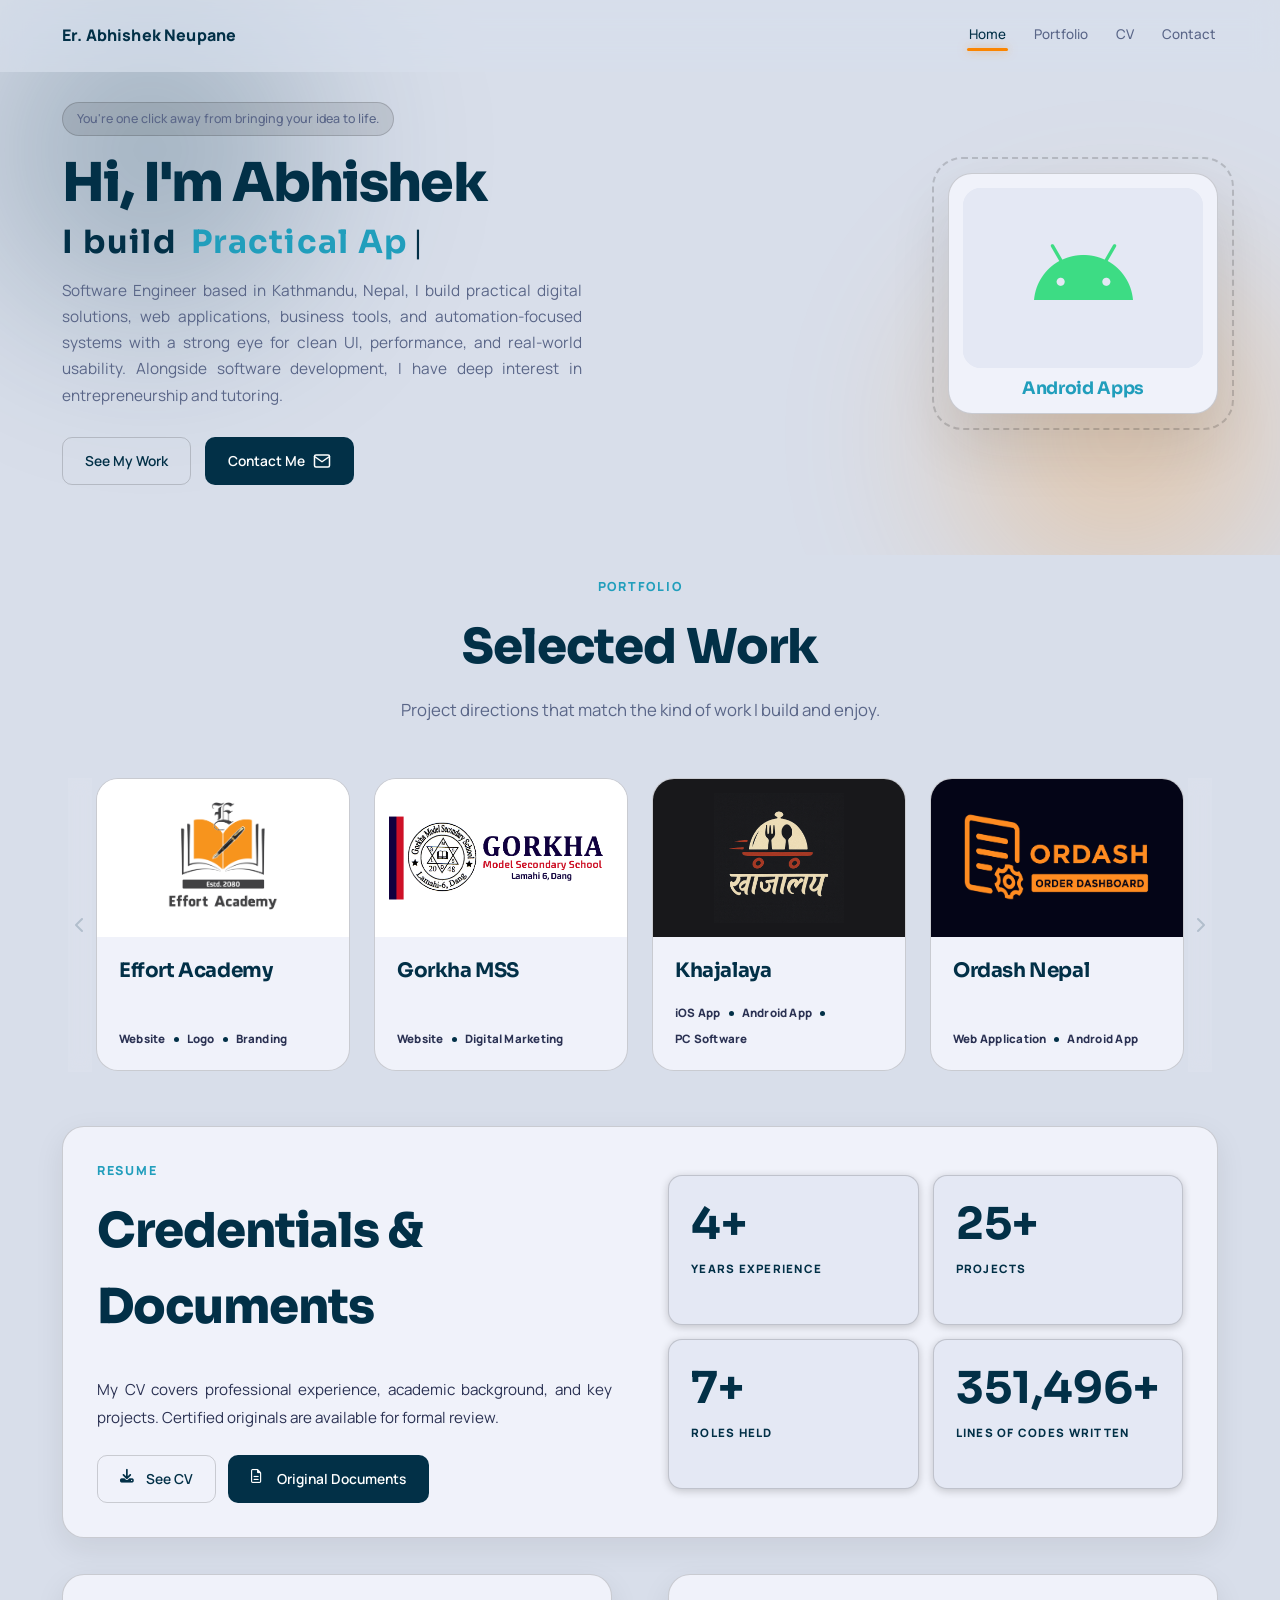
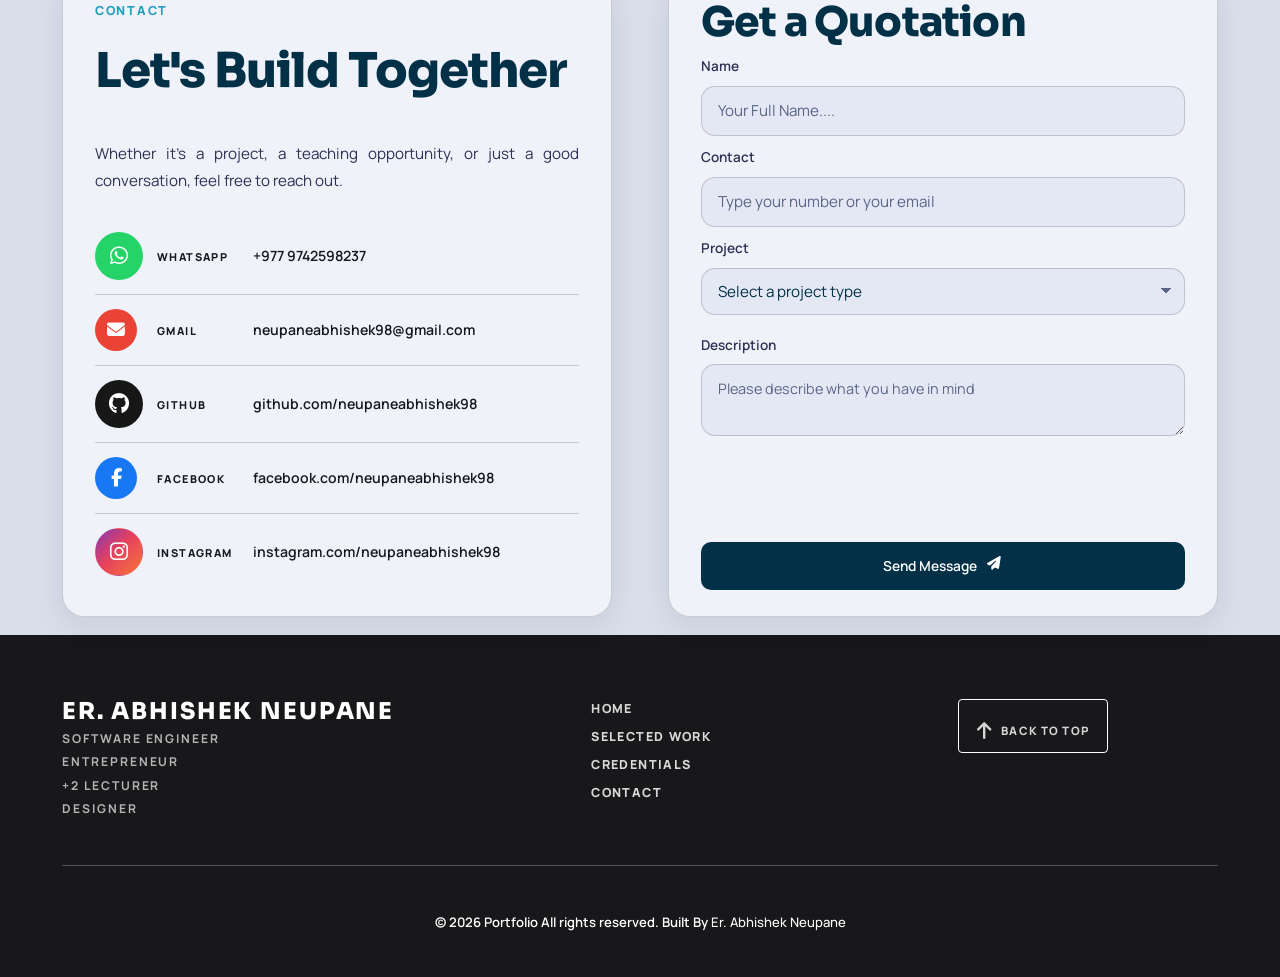
==== commit f7a35be2: "Polish project cards and quote layout" ====
--- a/index.html
+++ b/index.html
@@ -191,7 +191,7 @@
                 <img class="project-logo" src="asset/recent work/Ordash.webp" alt="Ordash logo" />
               </div>
               <div class="project-body">
-                <h3>Ordash</h3>
+                <h3>Ordash Nepal</h3>
                 <div class="project-stack">
                   <span>Web Application</span><span>Android App</span>
                 </div>
@@ -216,7 +216,7 @@
                 <img class="project-logo" src="asset/recent work/Rotaract.webp" alt="Rotaract logo" />
               </div>
               <div class="project-body">
-                <h3>Rotaract</h3>
+                <h3>Rortaract Club</h3>
                 <div class="project-stack">
                   <span>Logo</span><span>Website</span><span>Digital Marketing</span>
                 </div>
@@ -229,7 +229,7 @@
                   alt="Somaithan LH Academy logo" />
               </div>
               <div class="project-body">
-                <h3>Somaithan LH Academy</h3>
+                <h3 class="project-title-long">Somaithan LH Academy</h3>
                 <div class="project-stack">
                   <span>Logo</span>
                 </div>
--- a/styles.css
+++ b/styles.css
@@ -908,7 +908,7 @@
   border: 1px solid var(--border);
   border-radius: var(--radius-lg);
   overflow: hidden;
-  transition: border-color 0.3s var(--ease);
+  transition: box-shadow 0.3s var(--ease);
   display: flex;
   flex-direction: column;
   scroll-snap-align: start;
@@ -917,8 +917,8 @@
 }
 
 .project-card:hover {
-  box-shadow: none;
-  border-color: var(--color-navy);
+  box-shadow: 0 16px 34px color-mix(in srgb, var(--accent) 24%, transparent);
+  border-color: var(--border);
 }
 
 .project-thumb {
@@ -940,7 +940,7 @@
 }
 
 .project-ordash .project-thumb {
-  background: var(--color-navy);
+  background: #040517;
 }
 
 .project-logo {
@@ -963,6 +963,12 @@
   font-size: 1.25rem;
   font-weight: 700;
   margin-bottom: 8px;
+  white-space: nowrap;
+  line-height: 1.15;
+}
+
+.project-card .project-title-long {
+  font-size: clamp(0.98rem, 1.25vw, 1.08rem);
 }
 
 .project-card p {
@@ -987,12 +993,24 @@
   padding: 0;
   background: transparent;
   border-radius: 0;
-  color: var(--color-navy);
+  color: var(--gray-800);
   border: 0;
   box-shadow: none;
   font-weight: 900;
   letter-spacing: 0.02em;
-  transition: color 0.2s ease, text-shadow 0.2s ease;
+  transition: color 0.28s ease, text-shadow 0.28s ease;
+}
+
+.project-stack span:nth-child(1) {
+  transition-delay: 0s;
+}
+
+.project-stack span:nth-child(2) {
+  transition-delay: 0.08s;
+}
+
+.project-stack span:nth-child(3) {
+  transition-delay: 0.16s;
 }
 
 .project-stack span:not(:last-child)::after {
@@ -1002,7 +1020,7 @@
   height: 5px;
   margin-left: 8px;
   border-radius: 50%;
-  background: var(--color-matte);
+  background: var(--color-navy);
   transform: translateY(-1px);
   transition: background 0.2s ease, box-shadow 0.2s ease;
 }
@@ -1013,8 +1031,8 @@
 }
 
 .project-card:hover .project-stack span:not(:last-child)::after {
-  background: var(--accent);
-  box-shadow: 0 0 10px color-mix(in srgb, var(--accent) 70%, transparent);
+  background: var(--color-navy);
+  box-shadow: none;
 }
 
 /* ---------- Credentials + Build ---------- */
@@ -1120,15 +1138,20 @@
 
 .build-copy,
 .build .contact-form {
-  padding: 34px;
+  padding: 26px 32px;
   background: var(--bg-elev);
   border: 1px solid var(--border);
   border-radius: var(--radius-lg);
   box-shadow: var(--shadow);
-  min-height: 100%;
+  height: 100%;
   display: flex;
   flex-direction: column;
   justify-content: flex-start;
+}
+
+.build .contact-form .form-heading .section-title {
+  font-size: clamp(1.9rem, 3.2vw, 2.55rem);
+  line-height: 1.05;
 }
 
 .build-link {
@@ -1229,7 +1252,11 @@
 }
 
 .build-form {
-  min-height: 100%;
+  min-height: 0;
+}
+
+.build-form .btn-block {
+  margin-top: auto;
 }
 
 /* ---------- CV ---------- */
@@ -1627,13 +1654,13 @@
   grid-template-columns: minmax(0, 1fr) 34px;
   align-items: center;
   gap: 10px;
-  min-height: 40px;
-  padding: 8px 8px 8px 12px;
+  min-height: 46px;
+  padding: 7px 8px 7px 16px;
   background: var(--bg-soft);
   border: 1px solid var(--border);
-  border-radius: 10px;
+  border-radius: var(--radius);
   color: var(--text-soft);
-  font-size: 0.82rem;
+  font-size: 0.95rem;
   font-weight: 750;
 }
 
@@ -1644,14 +1671,14 @@
   width: 30px;
   height: 30px;
   border-radius: 8px;
+  color: var(--text-muted);
+  background: transparent;
+  transition: background 0.2s ease, color 0.2s ease;
+}
+
+.selected-project-remove:hover {
   color: var(--danger);
-  background: color-mix(in srgb, var(--danger) 10%, transparent);
-  transition: background 0.2s ease, color 0.2s ease;
-}
-
-.selected-project-remove:hover {
-  color: var(--color-white);
-  background: var(--danger);
+  background: color-mix(in srgb, var(--danger) 14%, transparent);
 }
 
 .selected-projects.invalid {
@@ -1661,10 +1688,14 @@
 }
 
 .form-status {
-  margin-top: 14px;
+  margin-top: 10px;
   font-size: 0.9rem;
   text-align: center;
-  min-height: 22px;
+  min-height: 0;
+}
+
+.form-status:empty {
+  display: none;
 }
 
 .form-status.success {
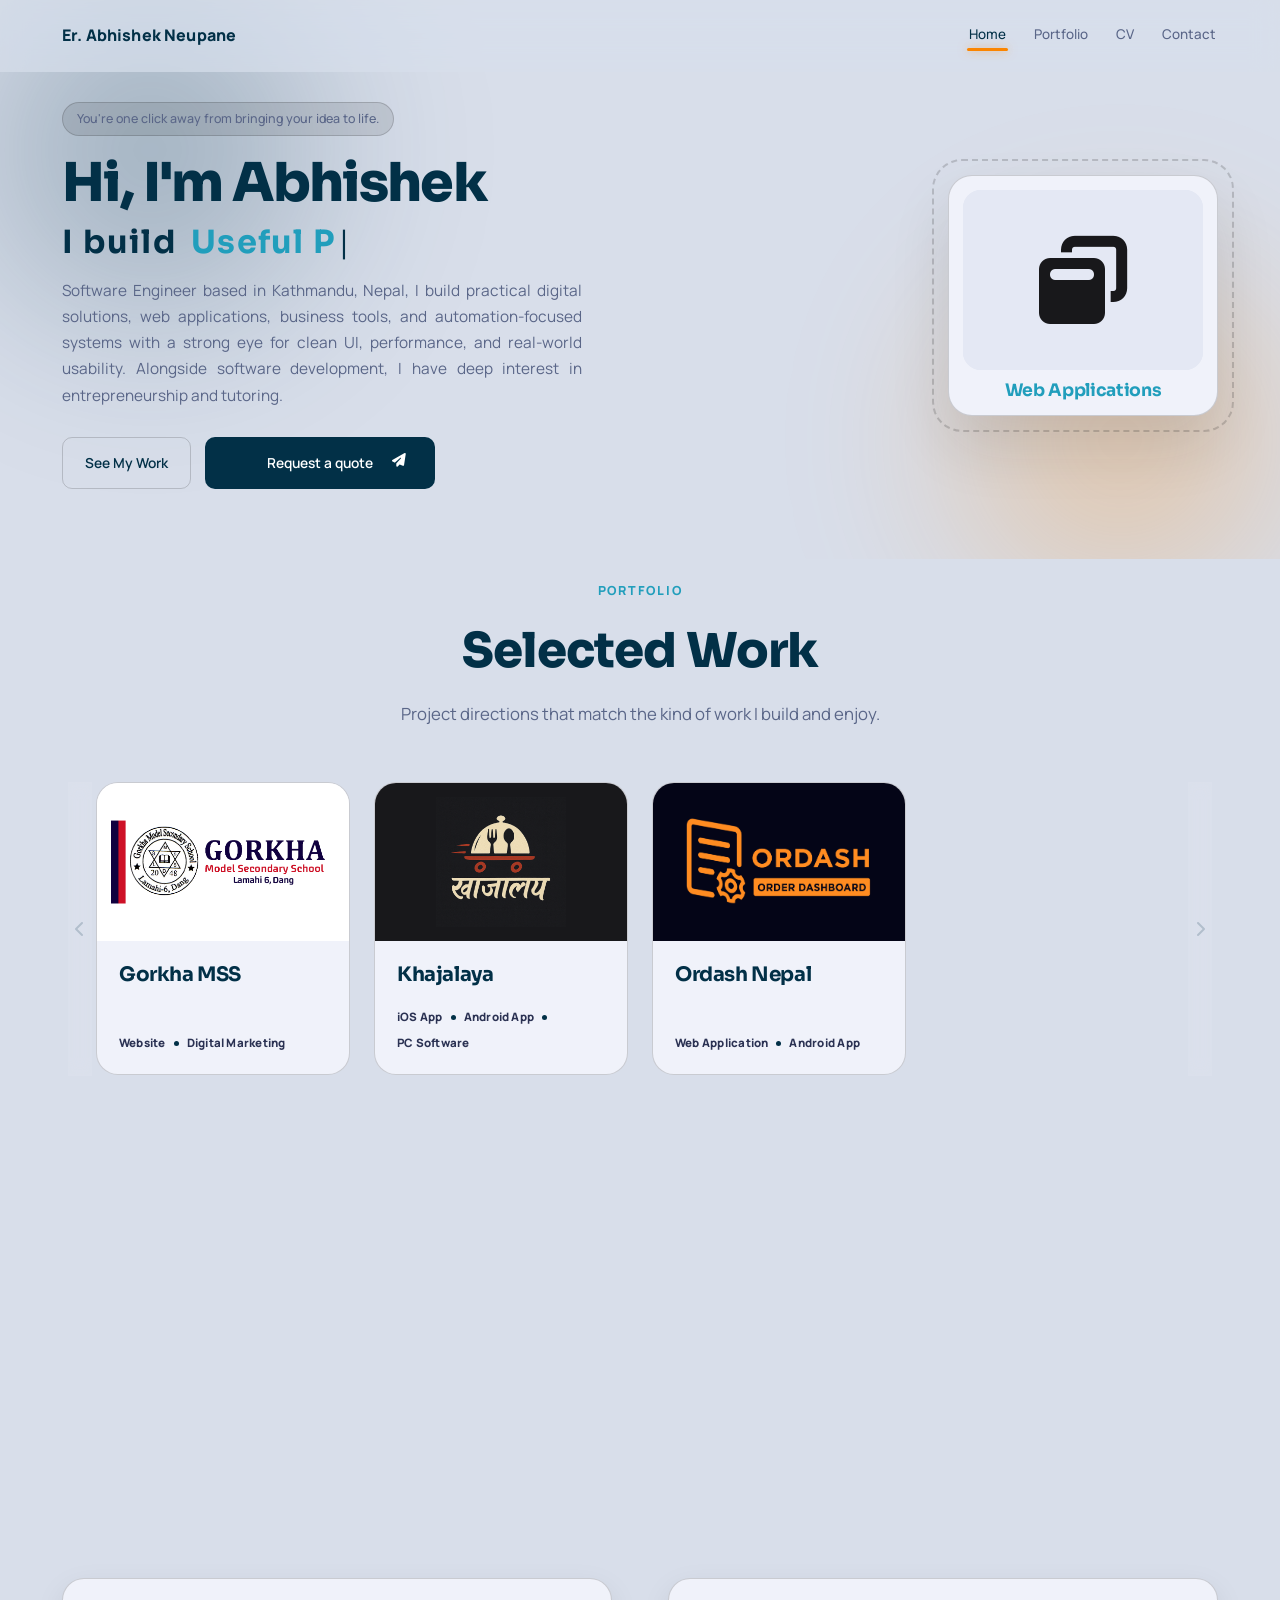
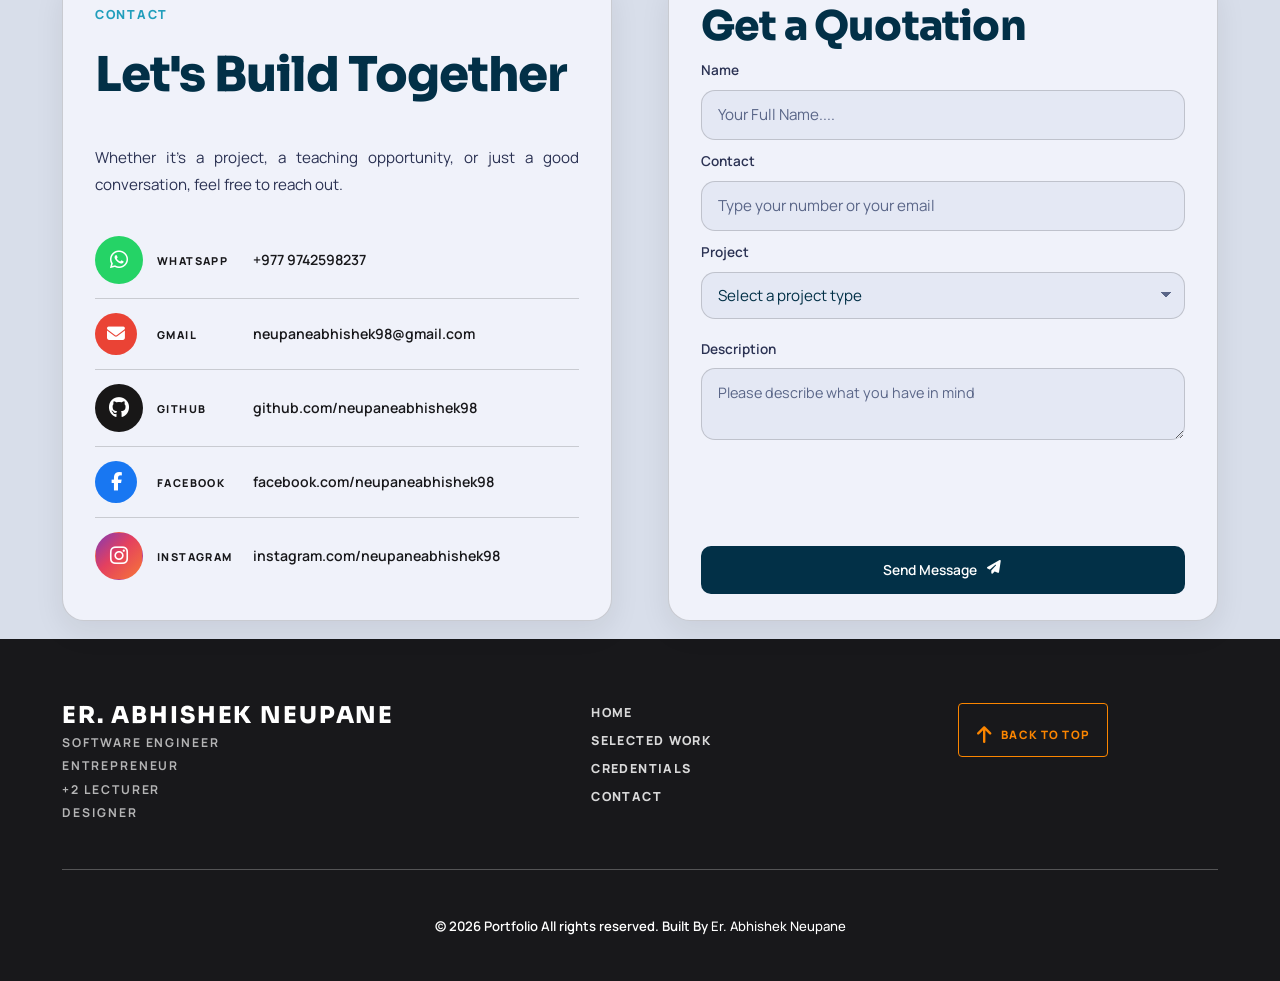
==== commit a0942fee: "Scale wide layout and refine footer interactions" ====
--- a/index.html
+++ b/index.html
@@ -67,13 +67,9 @@
         </p>
         <div class="hero-cta reveal">
           <a href="#portfolio" class="btn btn-secondary">See My Work</a>
-          <a href="#contact" class="btn btn-primary">
-            Contact Me
-            <svg xmlns="http://www.w3.org/2000/svg" viewBox="0 0 24 24" fill="none" stroke="currentColor"
-              stroke-width="2" stroke-linecap="round" stroke-linejoin="round">
-              <path d="M4 4h16c1.1 0 2 .9 2 2v12c0 1.1-.9 2-2 2H4c-1.1 0-2-.9-2-2V6c0-1.1.9-2 2-2z" />
-              <polyline points="22,6 12,13 2,6" />
-            </svg>
+          <a href="#contact" class="btn btn-primary btn-quote">
+            <span>Request a quote</span>
+            <i class="fa-solid fa-paper-plane" aria-hidden="true"></i>
           </a>
         </div>
       </div>
--- a/styles.css
+++ b/styles.css
@@ -37,7 +37,7 @@
   --text-soft: var(--gray-100);
   --primary: var(--color-navy);
   --primary-2: var(--color-sky);
-  --accent: var(--color-yellow);
+  --accent: var(--color-orange);
   --yellow: var(--color-yellow);
   --yellow-soft: var(--color-yellow);
   --success: var(--color-sky);
@@ -182,6 +182,40 @@
   background: var(--color-matte);
 }
 
+.btn-quote {
+  position: relative;
+  min-width: 230px;
+  min-height: 52px;
+  padding-right: 58px;
+  overflow: hidden;
+}
+
+.btn-quote span {
+  position: relative;
+  z-index: 1;
+  transition: transform 0.45s var(--ease);
+}
+
+.btn-quote i {
+  position: absolute;
+  top: 50%;
+  right: 24px;
+  z-index: 1;
+  transform: translateY(-50%);
+  transition: transform 0.45s var(--ease);
+  pointer-events: none;
+}
+
+.btn-quote:hover span,
+.btn-quote:focus-visible span {
+  transform: translateX(30px);
+}
+
+.btn-quote:hover i,
+.btn-quote:focus-visible i {
+  transform: translate(10px, -145%) rotate(18deg);
+}
+
 .btn-secondary {
   background: transparent;
   color: var(--text);
@@ -247,11 +281,11 @@
   width: max-content;
   max-width: min(280px, calc(100vw - 48px));
   padding: 9px 12px;
-  border: 1px solid color-mix(in srgb, var(--accent) 55%, var(--border));
+  border: 1px solid color-mix(in srgb, var(--primary) 78%, var(--border));
   border-radius: 8px;
-  background: color-mix(in srgb, var(--bg-elev) 92%, var(--color-white));
+  background: var(--primary);
   box-shadow: var(--shadow-sm);
-  color: var(--text);
+  color: var(--color-white);
   font-size: 0.78rem;
   font-weight: 800;
   line-height: 1.3;
@@ -270,9 +304,9 @@
   top: calc(100% + 7px);
   width: 10px;
   height: 10px;
-  border-left: 1px solid color-mix(in srgb, var(--accent) 55%, var(--border));
-  border-top: 1px solid color-mix(in srgb, var(--accent) 55%, var(--border));
-  background: color-mix(in srgb, var(--bg-elev) 92%, var(--color-white));
+  border-left: 1px solid color-mix(in srgb, var(--primary) 78%, var(--border));
+  border-top: 1px solid color-mix(in srgb, var(--primary) 78%, var(--border));
+  background: var(--primary);
   opacity: 0;
   pointer-events: none;
   transform: rotate(45deg) translateY(-4px);
@@ -1732,6 +1766,7 @@
   gap: 4px;
   width: fit-content;
   color: var(--color-white);
+  transition: color 0.35s ease-in-out;
 }
 
 .footer-brand span {
@@ -1741,6 +1776,7 @@
   letter-spacing: 0.08em;
   text-transform: uppercase;
   line-height: 1.1;
+  transition: color 0.35s ease-in-out;
 }
 
 .footer-brand small {
@@ -1749,6 +1785,7 @@
   font-weight: 700;
   letter-spacing: 0.16em;
   text-transform: uppercase;
+  transition: color 0.35s ease-in-out;
 }
 
 .footer-column {
@@ -1772,7 +1809,7 @@
 }
 
 .footer-brand:hover small {
-  color: var(--color-white);
+  color: color-mix(in srgb, var(--accent) 70%, var(--color-white));
 }
 
 .footer-social,
@@ -1784,8 +1821,8 @@
   width: 54px;
   height: 54px;
   border-radius: 50%;
-  border: 1px solid var(--color-white);
-  color: rgba(255, 255, 255, 0.82);
+  border: 1px solid var(--accent);
+  color: var(--accent);
   transition: transform 0.22s var(--ease), background 0.22s ease, border-color 0.22s ease, color 0.22s ease;
 }
 
@@ -1821,8 +1858,8 @@
 }
 
 .footer-top-link:hover {
-  color: var(--accent);
-  border-color: var(--accent);
+  color: rgba(255, 255, 255, 0.86);
+  border-color: var(--color-white);
 }
 
 .footer-top-link i {
@@ -1902,6 +1939,69 @@
 }
 
 /* ---------- Responsive ---------- */
+@media (min-width: 1537px) {
+  :root {
+    --container: 1564px;
+    --nav-h: 96px;
+  }
+
+  .container {
+    padding-inline: 28px;
+  }
+
+  .logo {
+    font-size: clamp(1.18rem, 1.55vw, 1.42rem);
+  }
+
+  .nav-link {
+    font-size: 1.08rem;
+  }
+
+  .hero {
+    padding: calc(var(--nav-h) + 46px) 0 104px;
+  }
+
+  .hero-content {
+    gap: 56px;
+  }
+
+  .hero-title {
+    font-size: clamp(4.2rem, 5.8vw, 5.25rem);
+  }
+
+  .hero-line-2 {
+    font-size: clamp(2.4rem, 3.5vw, 3rem);
+  }
+
+  .hero-subtitle {
+    max-width: 650px;
+    font-size: 1.25rem;
+  }
+
+  .btn {
+    padding: 16px 30px;
+    font-size: 1.08rem;
+  }
+
+  .btn-quote {
+    min-width: 270px;
+    min-height: 60px;
+  }
+
+  .showcase-wrapper {
+    width: min(368px, 100%);
+    margin-right: 0;
+  }
+
+  .section-title {
+    font-size: clamp(2.65rem, 4.5vw, 3.45rem);
+  }
+
+  .portfolio-carousel {
+    --portfolio-edge: max(48px, calc((100vw - var(--container)) / 2 + 28px));
+  }
+}
+
 @media (min-width: 761px) and (max-width: 1536px) {
   :root {
     --container: 1220px;
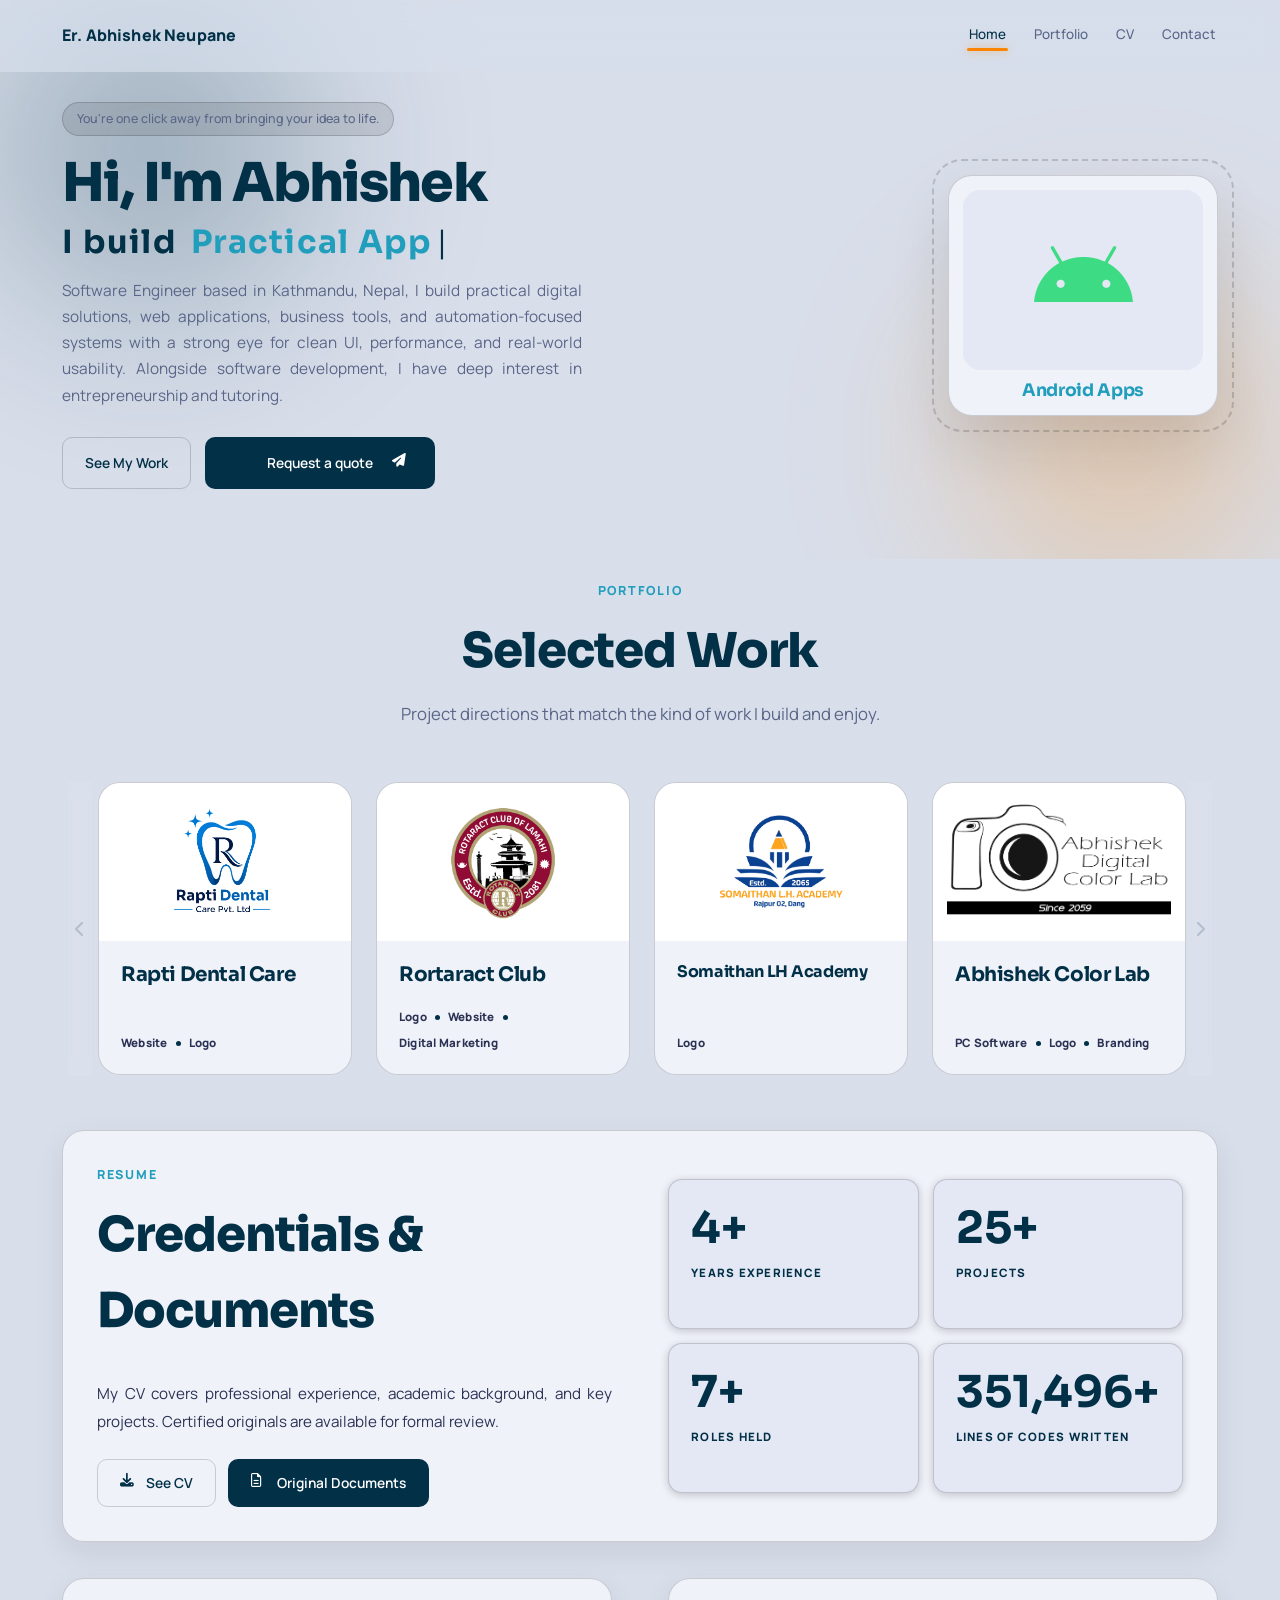
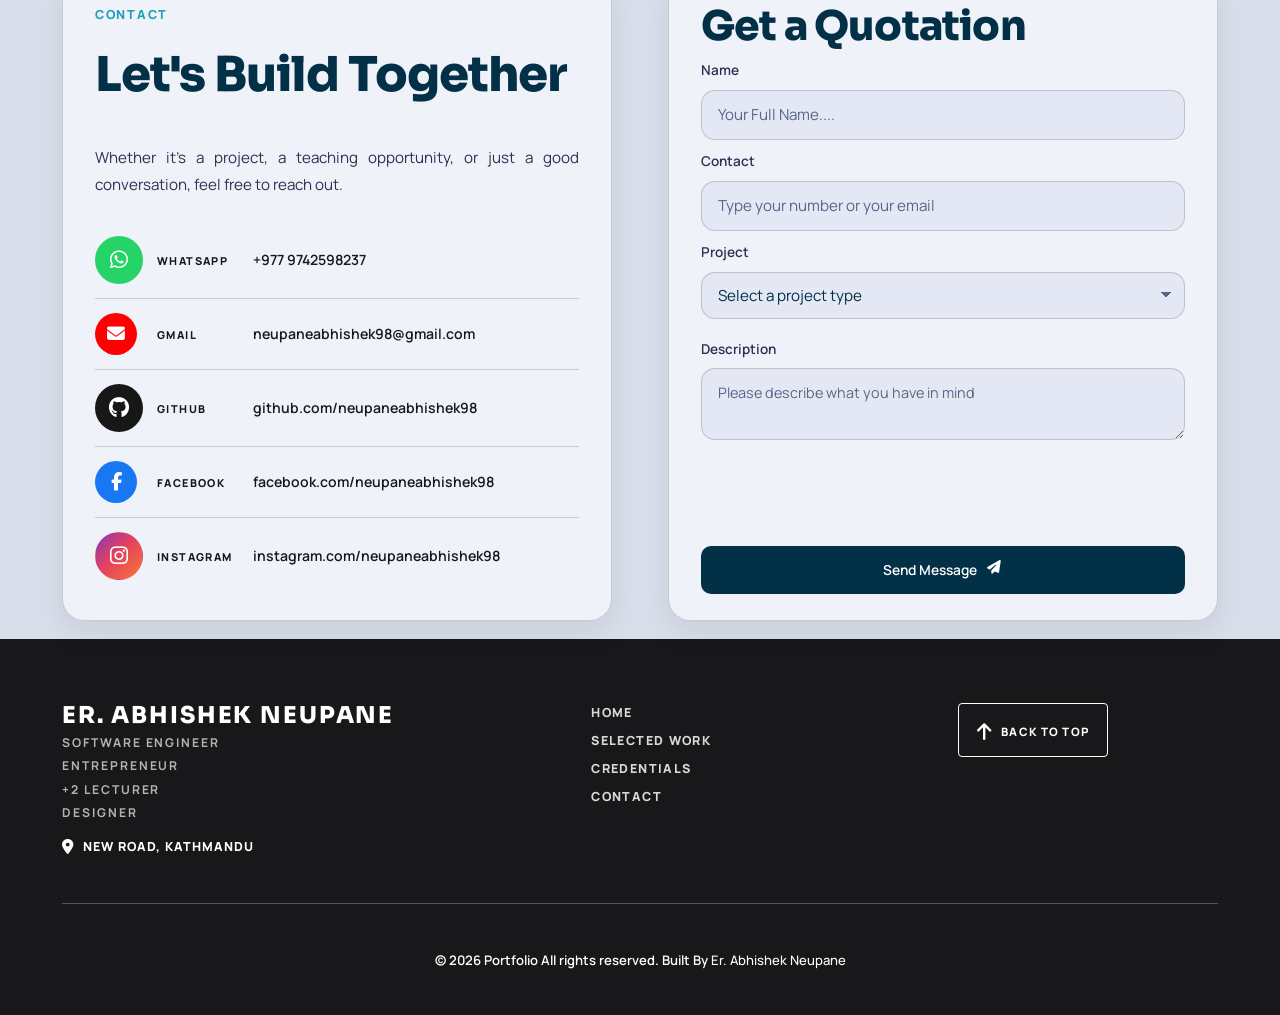
==== commit 57e53edb: "Update footer branding and shared brand rules" ====
--- a/index.html
+++ b/index.html
@@ -21,7 +21,10 @@
   <!-- Navigation -->
   <header class="navbar" id="navbar">
     <div class="container nav-container">
-      <a href="#home" class="logo" aria-label="Home">Er. Abhishek Neupane</a>
+      <a href="#home" class="logo" aria-label="Home">
+        <span class="brand-logo-current">Er. Abhishek Neupane</span>
+        <span class="brand-logo-hover" aria-hidden="true">A.NEUPANE</span>
+      </a>
       <nav class="nav-links" id="navLinks">
         <a href="#home" class="nav-link nav-home"><span>Home</span></a>
         <a href="#portfolio" class="nav-link nav-portfolio" aria-label="Portfolio">
@@ -372,13 +375,20 @@
   <footer class="footer">
     <div class="container footer-inner">
       <div class="footer-top">
-        <a href="#home" class="footer-brand" aria-label="Back to home">
-          <span>Er. Abhishek Neupane</span>
-          <small>Software Engineer</small>
-          <small>Entrepreneur</small>
-          <small>+2 Lecturer</small>
-          <small>Designer</small>
-        </a>
+        <div class="footer-identity">
+          <a href="#home" class="footer-brand" aria-label="Back to home">
+            <span class="brand-logo-current">Er. Abhishek Neupane</span>
+            <span class="brand-logo-hover" aria-hidden="true">A.NEUPANE</span>
+            <small>Software Engineer</small>
+            <small>Entrepreneur</small>
+            <small>+2 Lecturer</small>
+            <small>Designer</small>
+          </a>
+          <a class="footer-location" href="https://maps.app.goo.gl/hNHkazmAJ61C11Md8" target="_blank" rel="noopener">
+            <i class="fa-solid fa-location-dot" aria-hidden="true"></i>
+            <span>New Road, Kathmandu</span>
+          </a>
+        </div>
 
         <nav class="footer-column" aria-label="Primary footer links">
           <a href="#home">Home</a>
--- a/styles.css
+++ b/styles.css
@@ -8,8 +8,9 @@
 :root {
   --color-sky: #219ebc;
   --color-navy: #023047;
-  --color-yellow: var(--color-orange);
   --color-orange: #fb8500;
+  --color-red: #ff0002;
+  --color-green: #16a34a;
   --color-white: #ffffff;
   --color-matte: #18181b;
   --gray-50: #f0f2fa;
@@ -23,7 +24,7 @@
   --brand-instagram-gradient: linear-gradient(135deg, #833ab4 0%, #e4405f 45%, #f77737 100%);
   --brand-whatsapp: #25d366;
   --brand-github: #181717;
-  --brand-gmail: #ea4335;
+  --brand-gmail: var(--color-red);
   --brand-android: var(--color-sky);
 
   --bg: var(--color-matte);
@@ -38,11 +39,11 @@
   --primary: var(--color-navy);
   --primary-2: var(--color-sky);
   --accent: var(--color-orange);
-  --yellow: var(--color-yellow);
-  --yellow-soft: var(--color-yellow);
-  --success: var(--color-sky);
-  --danger: var(--color-orange);
-  --grad: linear-gradient(135deg, var(--color-navy) 0%, var(--color-sky) 58%, var(--color-yellow) 100%);
+  --yellow: var(--color-orange);
+  --yellow-soft: var(--color-orange);
+  --success: var(--color-green);
+  --danger: var(--color-red);
+  --grad: linear-gradient(135deg, var(--color-navy) 0%, var(--color-sky) 58%, var(--color-orange) 100%);
 
   --radius-sm: 8px;
   --radius: 14px;
@@ -208,12 +209,12 @@
 
 .btn-quote:hover span,
 .btn-quote:focus-visible span {
-  transform: translateX(30px);
+  transform: none;
 }
 
 .btn-quote:hover i,
 .btn-quote:focus-visible i {
-  transform: translate(10px, -145%) rotate(18deg);
+  transform: translateY(-50%) rotate(10deg);
 }
 
 .btn-secondary {
@@ -259,7 +260,7 @@
 
 .logo {
   position: relative;
-  display: inline-flex;
+  display: inline-grid;
   align-items: center;
   font-family: var(--font-body);
   font-weight: 800;
@@ -271,6 +272,31 @@
 
 .logo:hover {
   color: var(--accent);
+}
+
+.brand-logo-current,
+.brand-logo-hover {
+  grid-area: 1 / 1;
+  transition: opacity 0.22s ease-in-out, color 0.22s ease-in-out;
+}
+
+.brand-logo-hover {
+  color: var(--accent);
+  opacity: 0;
+}
+
+.logo:hover .brand-logo-current,
+.logo:focus-visible .brand-logo-current,
+.footer-brand:hover .brand-logo-current,
+.footer-brand:focus-visible .brand-logo-current {
+  opacity: 0;
+}
+
+.logo:hover .brand-logo-hover,
+.logo:focus-visible .brand-logo-hover,
+.footer-brand:hover .brand-logo-hover,
+.footer-brand:focus-visible .brand-logo-hover {
+  opacity: 1;
 }
 
 .logo::after {
@@ -870,15 +896,19 @@
 }
 
 .portfolio-window {
-  overflow: hidden;
+  overflow-x: auto;
+  overflow-y: hidden;
   padding: 4px 2px 18px;
   width: 100%;
+  scrollbar-width: none;
+  scroll-behavior: smooth;
+  scroll-snap-type: x mandatory;
 }
 
 .portfolio-grid {
   display: flex;
   gap: 24px;
-  overflow: hidden;
+  overflow: visible;
   scrollbar-width: none;
   padding: 0;
   transform: translateX(0);
@@ -951,7 +981,7 @@
 }
 
 .project-card:hover {
-  box-shadow: 0 16px 34px color-mix(in srgb, var(--accent) 24%, transparent);
+  box-shadow: none;
   border-color: var(--border);
 }
 
@@ -991,6 +1021,11 @@
   flex-direction: column;
   justify-content: space-between;
   min-height: 124px;
+  transition: background 0.42s ease-in-out;
+}
+
+.project-card:hover .project-body {
+  background: color-mix(in srgb, var(--bg-elev) 88%, var(--color-matte));
 }
 
 .project-card h3 {
@@ -1032,7 +1067,7 @@
   box-shadow: none;
   font-weight: 900;
   letter-spacing: 0.02em;
-  transition: color 0.28s ease, text-shadow 0.28s ease;
+  transition: color 0.62s ease-in-out;
 }
 
 .project-stack span:nth-child(1) {
@@ -1040,11 +1075,11 @@
 }
 
 .project-stack span:nth-child(2) {
-  transition-delay: 0.08s;
+  transition-delay: 0.16s;
 }
 
 .project-stack span:nth-child(3) {
-  transition-delay: 0.16s;
+  transition-delay: 0.32s;
 }
 
 .project-stack span:not(:last-child)::after {
@@ -1061,7 +1096,6 @@
 
 .project-card:hover .project-stack span {
   color: var(--accent);
-  text-shadow: 0 0 14px color-mix(in srgb, var(--accent) 55%, transparent);
 }
 
 .project-card:hover .project-stack span:not(:last-child)::after {
@@ -1262,7 +1296,7 @@
 }
 
 .build-link:hover i {
-  transform: scale(1.1);
+  transform: none;
 }
 
 .build-whatsapp:hover span {
@@ -1590,7 +1624,7 @@
 .social-link:hover {
   color: var(--color-white);
   border-color: transparent;
-  transform: translateY(-2px);
+  transform: none;
 }
 
 .social-github:hover {
@@ -1759,8 +1793,14 @@
   align-items: start;
 }
 
+.footer-identity {
+  display: grid;
+  gap: 14px;
+  justify-items: start;
+}
+
 .footer-brand {
-  display: inline-flex;
+  display: inline-grid;
   flex-direction: column;
   align-items: flex-start;
   gap: 4px;
@@ -1779,6 +1819,15 @@
   transition: color 0.35s ease-in-out;
 }
 
+.footer-brand .brand-logo-current,
+.footer-brand .brand-logo-hover {
+  grid-area: 1 / 1;
+}
+
+.footer-brand .brand-logo-hover {
+  color: var(--color-red);
+}
+
 .footer-brand small {
   color: rgba(255, 255, 255, 0.68);
   font-size: 0.76rem;
@@ -1786,6 +1835,28 @@
   letter-spacing: 0.16em;
   text-transform: uppercase;
   transition: color 0.35s ease-in-out;
+}
+
+.footer-location {
+  display: inline-flex;
+  align-items: center;
+  gap: 9px;
+  width: fit-content;
+  color: var(--color-white);
+  font-size: 0.78rem;
+  font-weight: 800;
+  letter-spacing: 0.08em;
+  text-transform: uppercase;
+  transition: color 0.2s ease;
+}
+
+.footer-location i {
+  color: var(--color-white);
+  font-size: 0.95rem;
+}
+
+.footer-location:hover {
+  color: var(--color-red);
 }
 
 .footer-column {
@@ -1805,11 +1876,11 @@
 
 .footer-brand:hover,
 .footer-column a:hover {
-  color: var(--accent);
+  color: var(--color-white);
 }
 
 .footer-brand:hover small {
-  color: color-mix(in srgb, var(--accent) 70%, var(--color-white));
+  color: var(--color-white);
 }
 
 .footer-social,
@@ -1821,8 +1892,8 @@
   width: 54px;
   height: 54px;
   border-radius: 50%;
-  border: 1px solid var(--accent);
-  color: var(--accent);
+  border: 1px solid var(--color-white);
+  color: var(--color-white);
   transition: transform 0.22s var(--ease), background 0.22s ease, border-color 0.22s ease, color 0.22s ease;
 }
 
@@ -1835,14 +1906,14 @@
   background: var(--brand-facebook);
   border-color: transparent;
   color: var(--color-white);
-  transform: translateY(-3px);
+  transform: none;
 }
 
 .footer-instagram:hover {
   background: var(--brand-instagram);
   border-color: transparent;
   color: var(--color-white);
-  transform: translateY(-3px);
+  transform: none;
 }
 
 .footer-top-link {
@@ -1858,23 +1929,23 @@
 }
 
 .footer-top-link:hover {
-  color: rgba(255, 255, 255, 0.86);
+  color: var(--color-white);
   border-color: var(--color-white);
 }
 
 .footer-top-link i {
-  transition: transform 0.22s var(--ease);
-  transform: translateY(3px);
+  transition: none;
+  transform: none;
 }
 
 .footer-top-link span {
-  transition: transform 0.22s var(--ease);
-  transform: translateY(3px);
+  transition: none;
+  transform: none;
 }
 
 .footer-top-link:hover i,
 .footer-top-link:hover span {
-  transform: translateY(0);
+  transform: none;
 }
 
 .footer-divider {
@@ -2177,7 +2248,7 @@
     gap: 34px 28px;
   }
 
-  .footer-brand {
+  .footer-identity {
     grid-column: 1 / -1;
   }
 
@@ -2187,6 +2258,10 @@
 }
 
 @media (max-width: 760px) {
+  body {
+    font-size: 0.92rem;
+  }
+
   .menu-toggle {
     display: none;
   }
@@ -2255,6 +2330,11 @@
     margin-bottom: 24px;
   }
 
+  .section-title {
+    font-size: clamp(1.65rem, 8vw, 2.25rem);
+    line-height: 1.14;
+  }
+
   .hero {
     padding: calc(var(--nav-h) + 30px) 0 60px;
   }
@@ -2326,17 +2406,23 @@
   }
 
   .credential-stat {
-    min-height: 126px;
-    padding: 20px 16px;
+    min-height: 122px;
+    padding: 18px 14px;
   }
 
   .credential-stat strong {
-    font-size: clamp(1.65rem, 8vw, 2.35rem);
+    font-size: clamp(1.5rem, 7vw, 2rem);
+  }
+
+  .credential-stat:nth-child(4) strong {
+    font-size: clamp(1.18rem, 5.35vw, 1.55rem);
   }
 
   .credential-stat span {
-    font-size: 0.62rem;
-    letter-spacing: 0.08em;
+    font-size: 0.54rem;
+    line-height: 1.45;
+    letter-spacing: 0.07em;
+    overflow-wrap: anywhere;
   }
 
   .cv-column {
@@ -2383,7 +2469,7 @@
     --portfolio-edge: 36px;
     width: 100%;
     margin-left: 0;
-    overflow-x: hidden;
+    overflow-x: visible;
   }
 
   .portfolio-arrow-prev {
@@ -2392,6 +2478,12 @@
 
   .portfolio-arrow-next {
     right: max(6px, calc(var(--portfolio-edge) - var(--portfolio-arrow-width) - var(--portfolio-arrow-gap)));
+  }
+
+  .build-links {
+    display: grid;
+    grid-template-columns: repeat(2, minmax(0, 1fr));
+    gap: 14px 12px;
   }
 
   .build-link {
@@ -2400,27 +2492,35 @@
     align-items: center;
     justify-content: center;
     gap: 8px;
-    padding: 16px 0;
+    padding: 14px 0;
+    border-bottom: 0;
     text-align: center;
   }
 
-  .build-link span,
+  .build-link span {
+    display: none;
+  }
+
   .build-link strong {
     width: 100%;
     text-align: center;
+    font-size: 0.72rem;
+    line-height: 1.35;
+    overflow-wrap: anywhere;
   }
 
   .build-link i {
-    width: 48px;
-    height: 48px;
+    width: 42px;
+    height: 42px;
+    font-size: 1rem;
   }
 
   .build-whatsapp i,
   .build-github i,
   .build-instagram i {
-    width: 54px;
-    height: 54px;
-    font-size: 1.42rem;
+    width: 46px;
+    height: 46px;
+    font-size: 1.16rem;
   }
 
   .selected-project {
@@ -2462,8 +2562,12 @@
     text-align: left;
   }
 
+  .footer-identity {
+    grid-area: brand;
+    justify-self: start;
+  }
+
   .footer-brand {
-    grid-area: brand;
     align-items: flex-start;
     justify-self: start;
   }
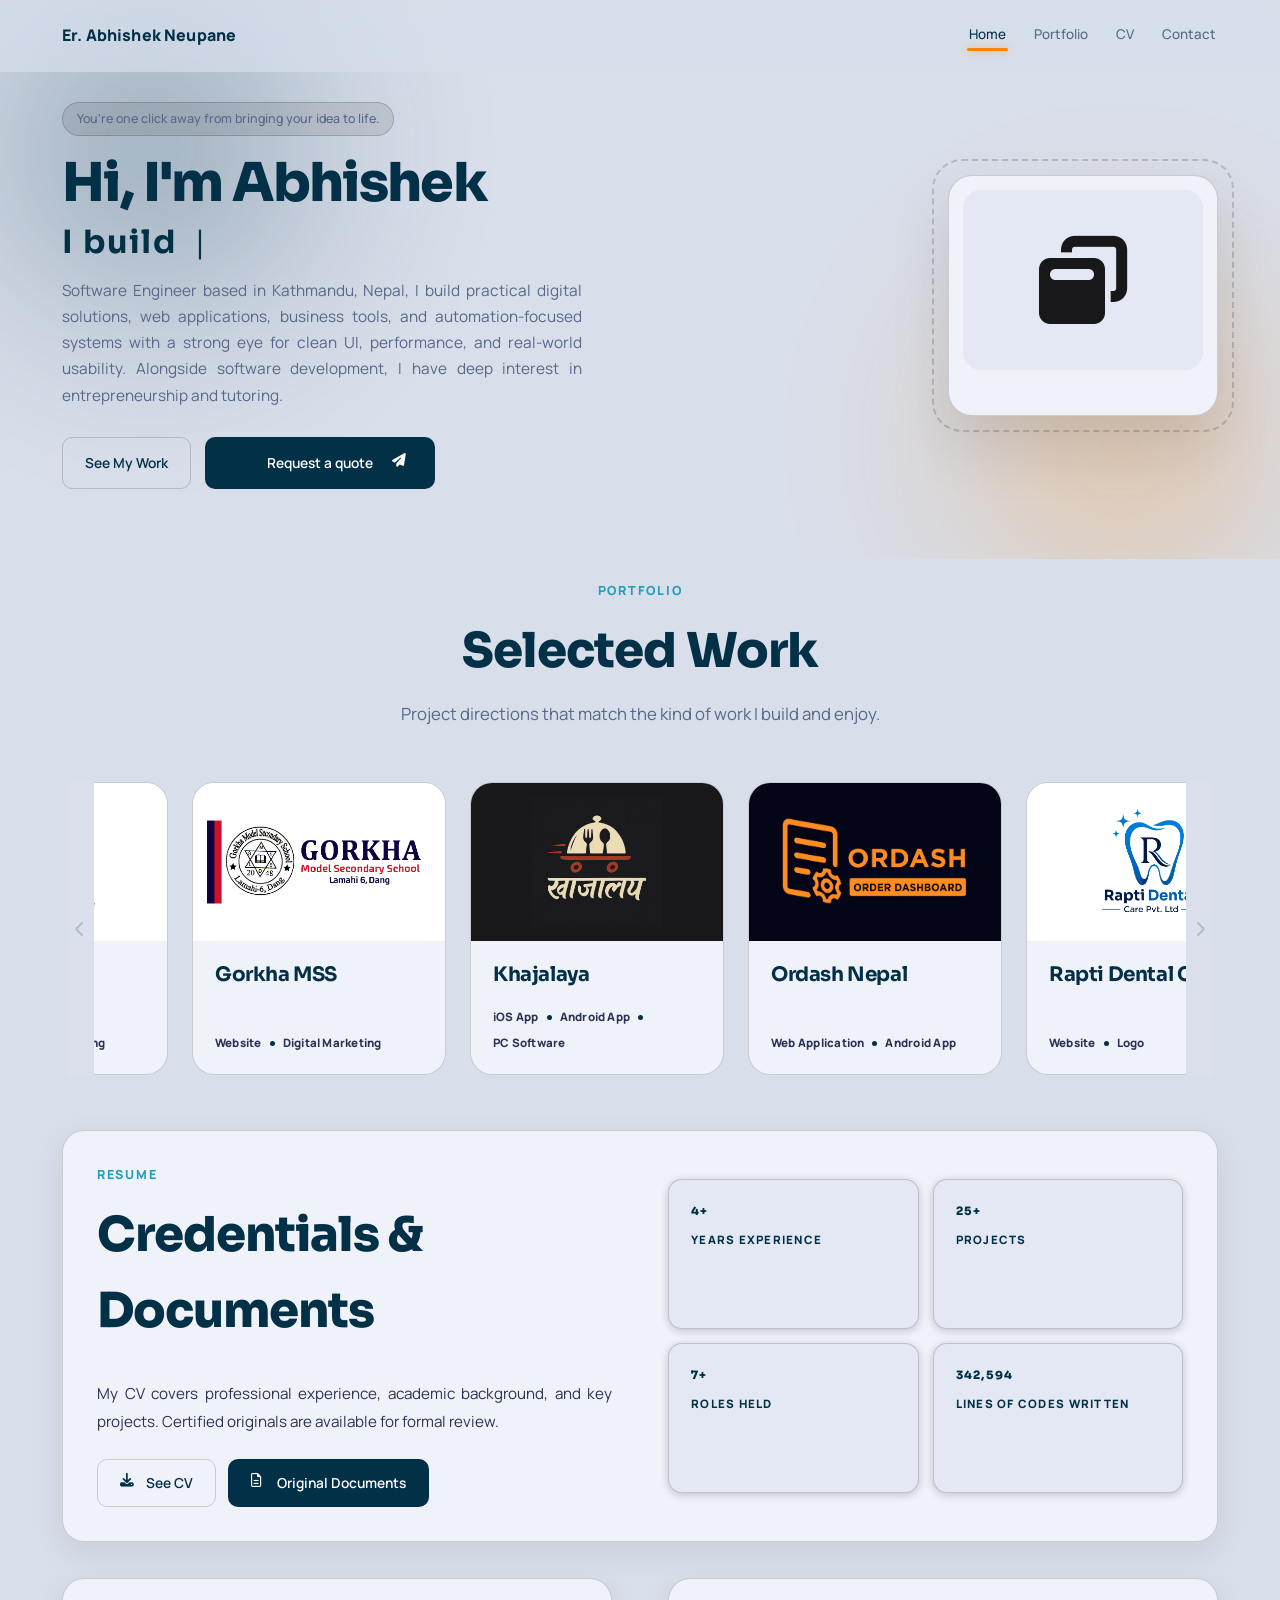
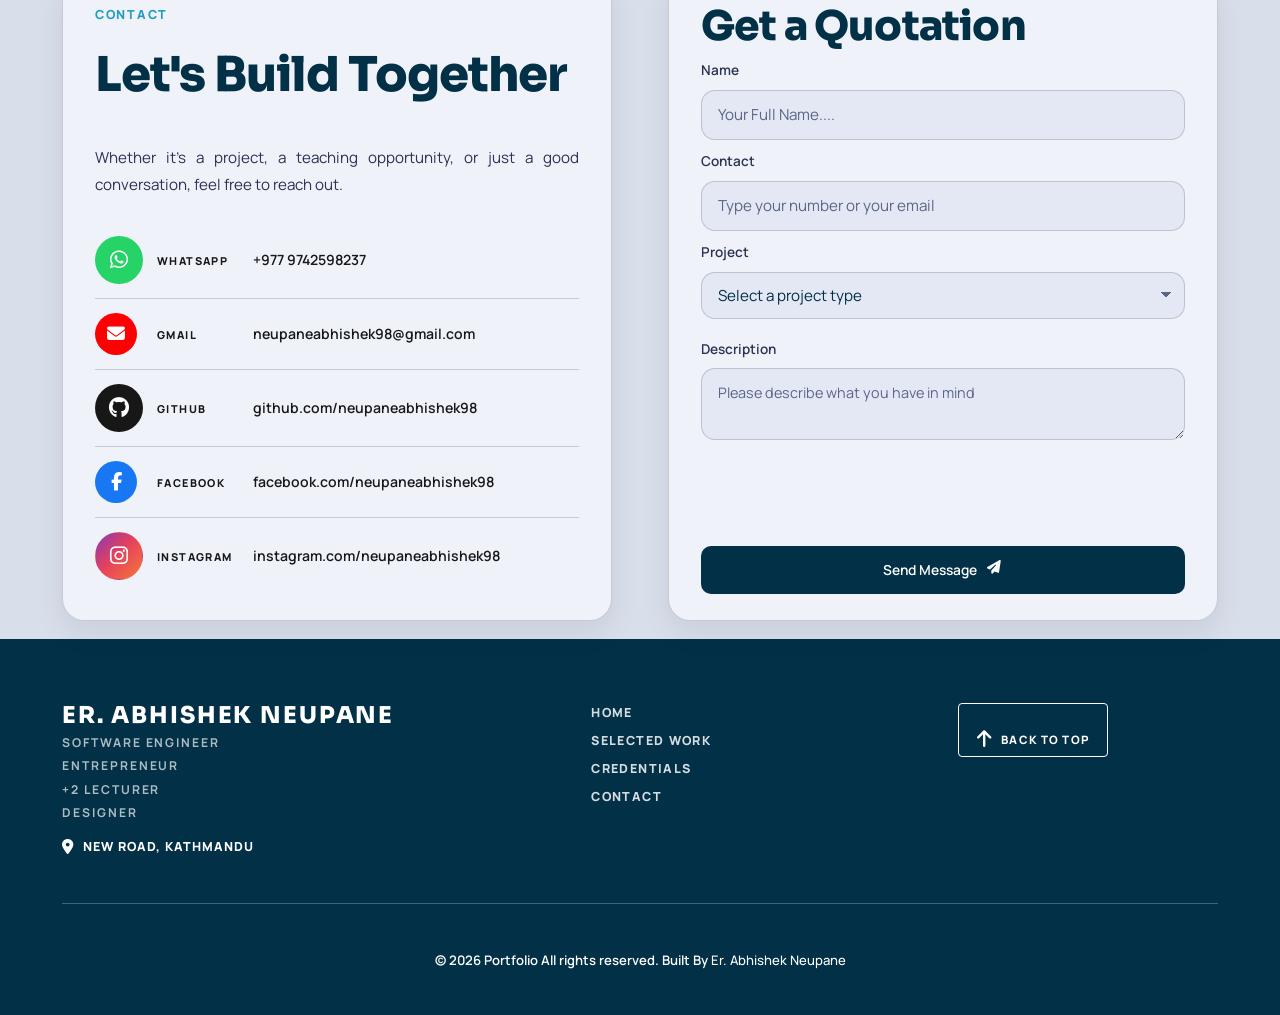
==== commit 28470370: "Update portfolio interactions and footer styling" ====
--- a/index.html
+++ b/index.html
@@ -266,19 +266,19 @@
 
         <div class="credential-stats">
           <div class="credential-stat">
-            <strong>4+</strong>
+            <strong data-count="4" data-suffix="+">4+</strong>
             <span>Years Experience</span>
           </div>
           <div class="credential-stat">
-            <strong>25+</strong>
+            <strong data-count="25" data-suffix="+">25+</strong>
             <span>Projects</span>
           </div>
           <div class="credential-stat">
-            <strong>7+</strong>
+            <strong data-count="7" data-suffix="+">7+</strong>
             <span>Roles Held</span>
           </div>
           <div class="credential-stat">
-            <strong>351,496+</strong>
+            <strong data-count="351496" data-suffix="+" data-duration="1500">351,496+</strong>
             <span>Lines of Codes Written</span>
           </div>
         </div>
--- a/styles.css
+++ b/styles.css
@@ -281,21 +281,14 @@
 }
 
 .brand-logo-hover {
+  display: none;
   color: var(--accent);
   opacity: 0;
 }
 
 .logo:hover .brand-logo-current,
-.logo:focus-visible .brand-logo-current,
-.footer-brand:hover .brand-logo-current,
-.footer-brand:focus-visible .brand-logo-current {
-  opacity: 0;
-}
-
-.logo:hover .brand-logo-hover,
-.logo:focus-visible .brand-logo-hover,
-.footer-brand:hover .brand-logo-hover,
-.footer-brand:focus-visible .brand-logo-hover {
+.logo:focus-visible .brand-logo-current {
+  color: var(--accent);
   opacity: 1;
 }
 
@@ -1179,12 +1172,25 @@
 }
 
 .credential-stat strong {
-  display: block;
+  display: flex;
+  align-items: baseline;
   margin-bottom: 9px;
   color: var(--primary);
   font-family: var(--font-head);
   font-size: clamp(2rem, 4vw, 2.75rem);
   line-height: 1;
+}
+
+.stat-plus {
+  display: inline-block;
+  opacity: 0;
+  transform: translateX(-0.18em);
+  transition: opacity 0.24s ease, transform 0.34s var(--ease);
+}
+
+.stat-plus.is-visible {
+  opacity: 1;
+  transform: translateX(0);
 }
 
 .credential-stat span {
@@ -1777,7 +1783,7 @@
 /* ---------- Footer ---------- */
 .footer {
   padding: 64px 0 44px;
-  background: var(--color-matte);
+  background: var(--color-navy);
   color: var(--color-white);
 }
 
@@ -1825,7 +1831,7 @@
 }
 
 .footer-brand .brand-logo-hover {
-  color: var(--color-red);
+  color: var(--accent);
 }
 
 .footer-brand small {
@@ -1876,7 +1882,13 @@
 
 .footer-brand:hover,
 .footer-column a:hover {
-  color: var(--color-white);
+  color: var(--accent);
+}
+
+.footer-brand:hover .brand-logo-current,
+.footer-brand:focus-visible .brand-logo-current {
+  color: var(--accent);
+  opacity: 1;
 }
 
 .footer-brand:hover small {
@@ -1919,13 +1931,16 @@
 .footer-top-link {
   width: auto;
   min-width: 112px;
+  height: 54px;
   gap: 9px;
-  padding: 4px 18px 0;
+  padding: 0 18px 7px;
   border-radius: 4px;
   font-size: 0.72rem;
   font-weight: 800;
   letter-spacing: 0.1em;
   text-transform: uppercase;
+  align-items: flex-end;
+  overflow: hidden;
 }
 
 .footer-top-link:hover {
@@ -1934,18 +1949,18 @@
 }
 
 .footer-top-link i {
-  transition: none;
-  transform: none;
+  transition: transform 0.34s var(--ease);
+  transform: translateY(0);
 }
 
 .footer-top-link span {
-  transition: none;
-  transform: none;
+  transition: transform 0.34s var(--ease);
+  transform: translateY(0);
 }
 
 .footer-top-link:hover i,
 .footer-top-link:hover span {
-  transform: none;
+  transform: translateY(-16px);
 }
 
 .footer-divider {
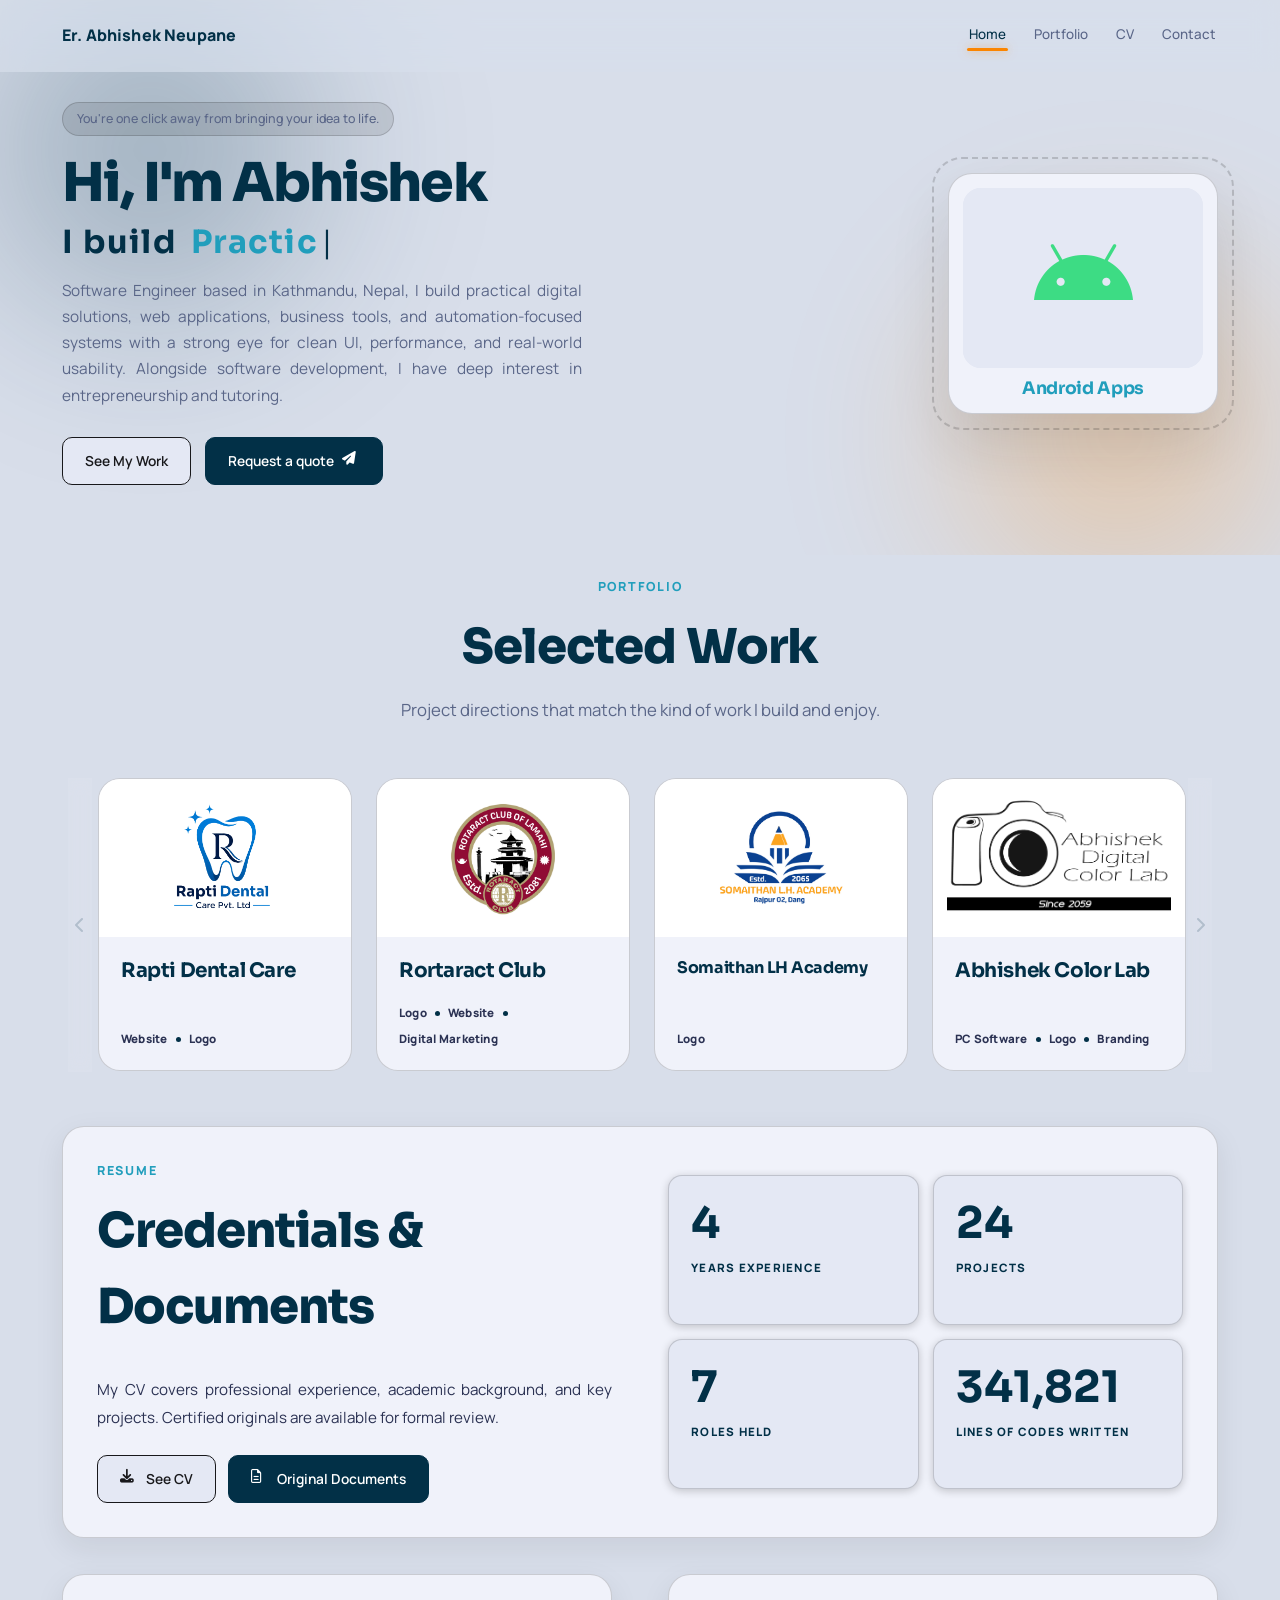
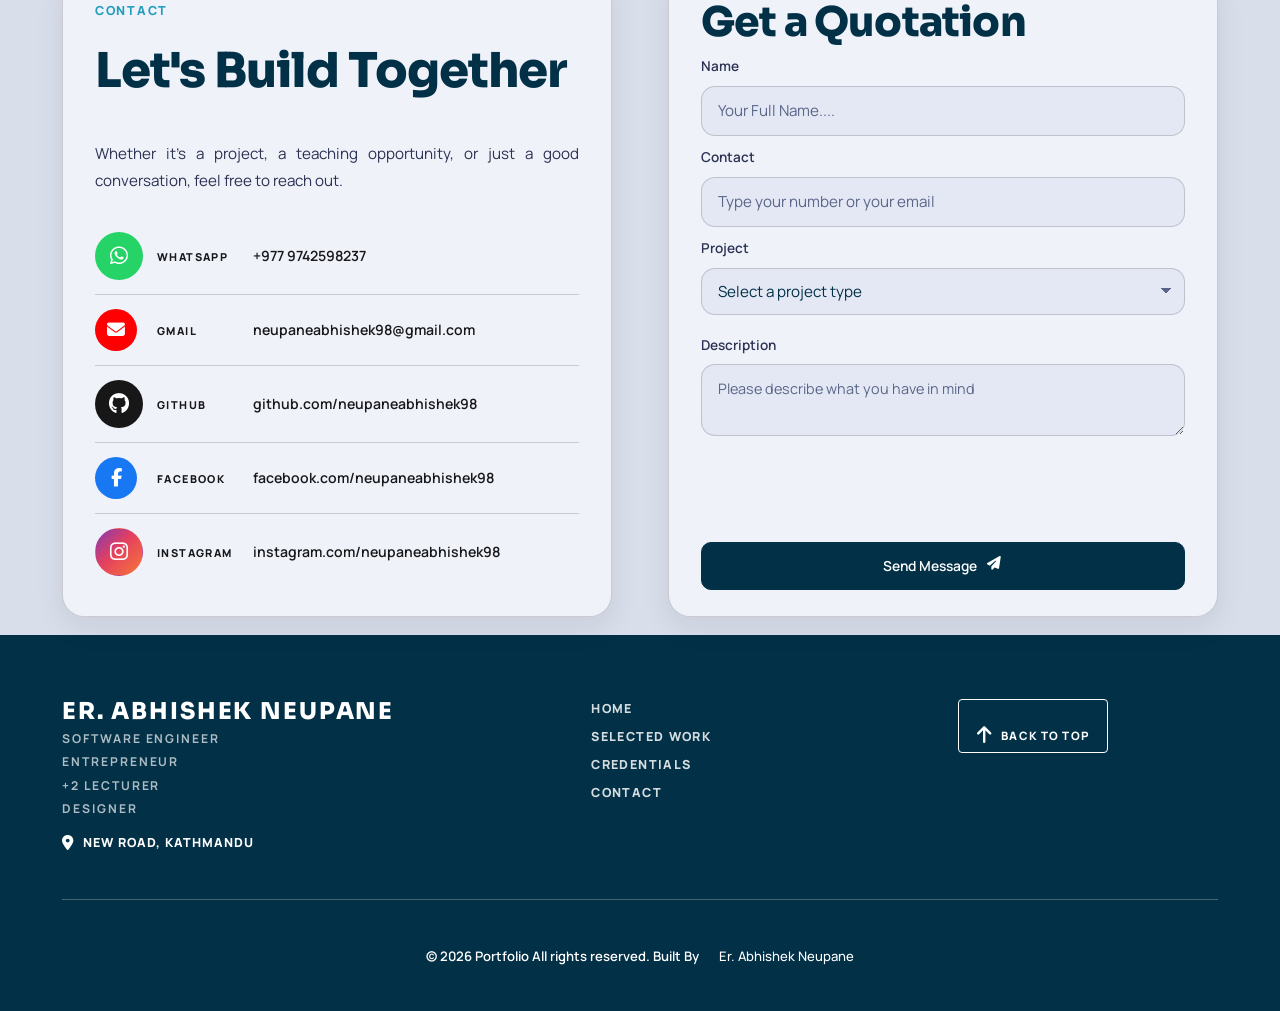
==== commit 91e3af1e: "Refine portfolio buttons stats and footer" ====
--- a/index.html
+++ b/index.html
@@ -278,7 +278,7 @@
             <span>Roles Held</span>
           </div>
           <div class="credential-stat">
-            <strong data-count="351496" data-suffix="+" data-duration="1500">351,496+</strong>
+            <strong data-count="351496" data-suffix="+">351,496+</strong>
             <span>Lines of Codes Written</span>
           </div>
         </div>
@@ -384,10 +384,10 @@
             <small>+2 Lecturer</small>
             <small>Designer</small>
           </a>
-          <a class="footer-location" href="https://maps.app.goo.gl/hNHkazmAJ61C11Md8" target="_blank" rel="noopener">
+          <div class="footer-location">
             <i class="fa-solid fa-location-dot" aria-hidden="true"></i>
             <span>New Road, Kathmandu</span>
-          </a>
+          </div>
         </div>
 
         <nav class="footer-column" aria-label="Primary footer links">
--- a/styles.css
+++ b/styles.css
@@ -166,6 +166,8 @@
   white-space: nowrap;
   cursor: pointer;
   border: 1px solid transparent;
+  box-shadow: none;
+  transform: none;
 }
 
 .btn svg,
@@ -177,33 +179,35 @@
 .btn-primary {
   background: var(--primary);
   color: var(--color-white);
-}
-
-.btn-primary:hover {
-  background: var(--color-matte);
+  border-color: var(--primary);
+}
+
+.btn-primary:hover,
+.btn-primary:focus-visible {
+  background: color-mix(in srgb, var(--primary) 84%, var(--primary-2));
+  border-color: var(--primary);
+  color: var(--color-white);
 }
 
 .btn-quote {
-  position: relative;
-  min-width: 230px;
-  min-height: 52px;
-  padding-right: 58px;
-  overflow: hidden;
+  position: static;
+  min-width: 0;
+  min-height: 0;
+  padding-right: 26px;
+  overflow: visible;
 }
 
 .btn-quote span {
-  position: relative;
-  z-index: 1;
-  transition: transform 0.45s var(--ease);
+  position: static;
+  z-index: auto;
+  transition: none;
 }
 
 .btn-quote i {
-  position: absolute;
-  top: 50%;
-  right: 24px;
-  z-index: 1;
-  transform: translateY(-50%);
-  transition: transform 0.45s var(--ease);
+  position: static;
+  z-index: auto;
+  transform: none;
+  transition: none;
   pointer-events: none;
 }
 
@@ -214,18 +218,20 @@
 
 .btn-quote:hover i,
 .btn-quote:focus-visible i {
-  transform: translateY(-50%) rotate(10deg);
+  transform: none;
 }
 
 .btn-secondary {
-  background: transparent;
-  color: var(--text);
-  border-color: var(--border);
-}
-
-.btn-secondary:hover {
-  background: var(--surface);
-  border-color: var(--text-muted);
+  background: var(--gray-100);
+  color: var(--color-matte);
+  border-color: var(--color-matte);
+}
+
+.btn-secondary:hover,
+.btn-secondary:focus-visible {
+  background: var(--color-white);
+  color: var(--color-matte);
+  border-color: var(--color-matte);
 }
 
 .btn-block {
@@ -1014,11 +1020,10 @@
   flex-direction: column;
   justify-content: space-between;
   min-height: 124px;
-  transition: background 0.42s ease-in-out;
 }
 
 .project-card:hover .project-body {
-  background: color-mix(in srgb, var(--bg-elev) 88%, var(--color-matte));
+  background: transparent;
 }
 
 .project-card h3 {
@@ -1177,12 +1182,21 @@
   margin-bottom: 9px;
   color: var(--primary);
   font-family: var(--font-head);
-  font-size: clamp(2rem, 4vw, 2.75rem);
+  font-size: clamp(2.3rem, 3.8vw, 3.1rem);
   line-height: 1;
 }
 
+.stat-value,
 .stat-plus {
   display: inline-block;
+  color: inherit;
+  font: inherit;
+  letter-spacing: inherit;
+  line-height: inherit;
+  text-transform: none;
+}
+
+.stat-plus {
   opacity: 0;
   transform: translateX(-0.18em);
   transition: opacity 0.24s ease, transform 0.34s var(--ease);
@@ -1193,7 +1207,7 @@
   transform: translateX(0);
 }
 
-.credential-stat span {
+.credential-stat > span {
   color: var(--primary);
   font-size: 0.72rem;
   font-weight: 800;
@@ -1783,7 +1797,7 @@
 /* ---------- Footer ---------- */
 .footer {
   padding: 64px 0 44px;
-  background: var(--color-navy);
+  background: var(--primary);
   color: var(--color-white);
 }
 
@@ -1859,10 +1873,14 @@
 .footer-location i {
   color: var(--color-white);
   font-size: 0.95rem;
-}
-
-.footer-location:hover {
-  color: var(--color-red);
+  transform: scale(1);
+  transform-origin: center;
+  transition: color 0.2s ease, transform 0.22s var(--ease);
+}
+
+.footer-location:hover i {
+  color: var(--accent);
+  transform: scale(1.05);
 }
 
 .footer-column {
@@ -1977,14 +1995,36 @@
 }
 
 .footer-copy a {
+  position: relative;
+  display: inline-flex;
+  align-items: center;
+  padding-left: 1.25em;
   color: inherit;
   font-family: inherit;
   font-weight: 500;
   transition: color 0.2s ease;
 }
 
+.footer-copy a::before {
+  content: "\f061";
+  position: absolute;
+  left: 0;
+  color: var(--accent);
+  font-family: "Font Awesome 6 Free";
+  font-size: 0.78em;
+  font-weight: 900;
+  opacity: 0;
+  transform: translateX(-0.85em);
+  transition: opacity 0.22s ease, transform 0.3s var(--ease);
+}
+
 .footer-copy a:hover {
   color: var(--accent);
+}
+
+.footer-copy a:hover::before {
+  opacity: 1;
+  transform: translateX(0);
 }
 
 /* ---------- Scroll Reveal ---------- */
@@ -2070,8 +2110,16 @@
   }
 
   .btn-quote {
-    min-width: 270px;
-    min-height: 60px;
+    min-width: 0;
+    min-height: 0;
+  }
+
+  .credential-stat strong {
+    font-size: clamp(2.75rem, 3.4vw, 3.35rem);
+  }
+
+  .credential-stat > span {
+    font-size: 0.8rem;
   }
 
   .showcase-wrapper {
@@ -2144,6 +2192,10 @@
   .btn {
     padding: 12px 22px;
     font-size: 0.86rem;
+  }
+
+  .credential-stat strong {
+    font-size: clamp(2.2rem, 3.4vw, 2.8rem);
   }
 
   .showcase-wrapper {
@@ -2426,15 +2478,15 @@
   }
 
   .credential-stat strong {
-    font-size: clamp(1.5rem, 7vw, 2rem);
+    font-size: clamp(1.9rem, 8vw, 2.35rem);
   }
 
   .credential-stat:nth-child(4) strong {
-    font-size: clamp(1.18rem, 5.35vw, 1.55rem);
-  }
-
-  .credential-stat span {
-    font-size: 0.54rem;
+    font-size: clamp(1.45rem, 6.2vw, 1.9rem);
+  }
+
+  .credential-stat > span {
+    font-size: 0.58rem;
     line-height: 1.45;
     letter-spacing: 0.07em;
     overflow-wrap: anywhere;
@@ -2602,7 +2654,7 @@
     justify-self: end;
     min-width: 96px;
     height: 42px;
-    padding: 3px 12px 0;
+    padding: 0 12px 6px;
     font-size: 0.64rem;
   }
 
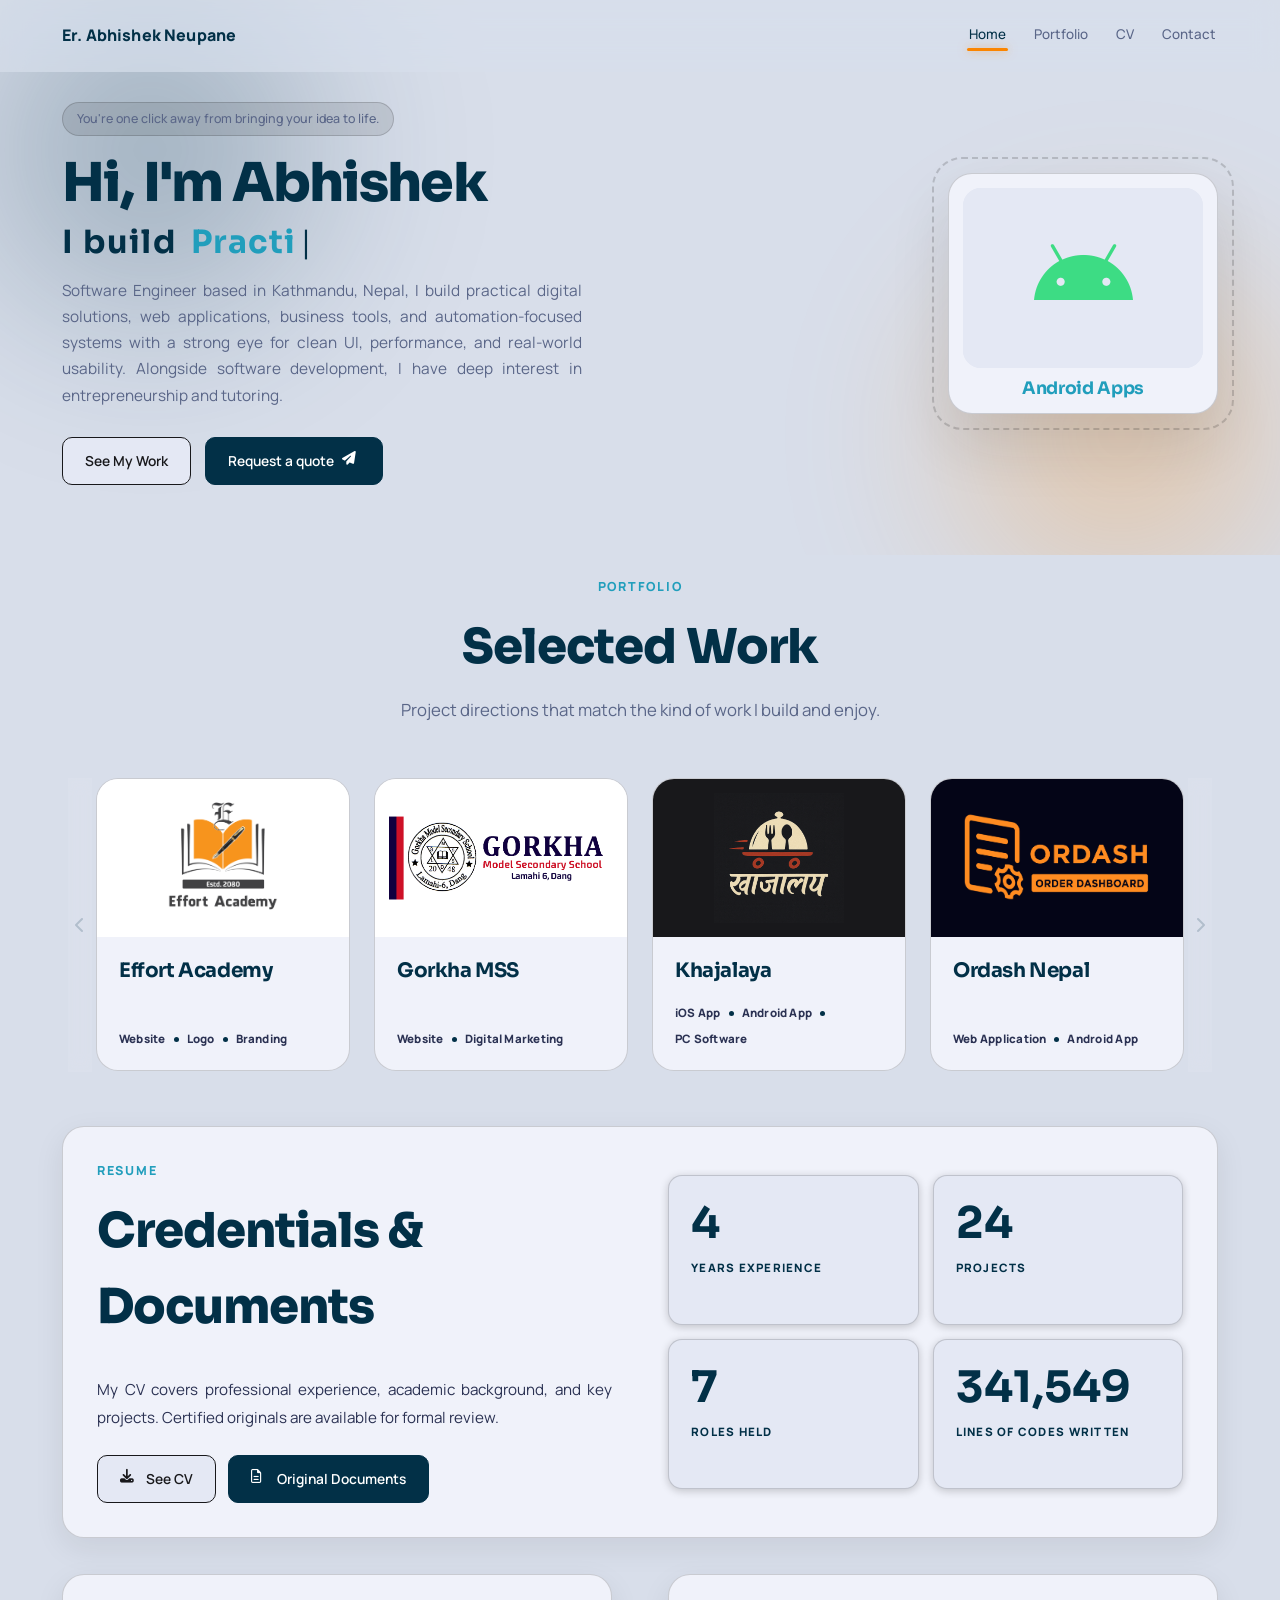
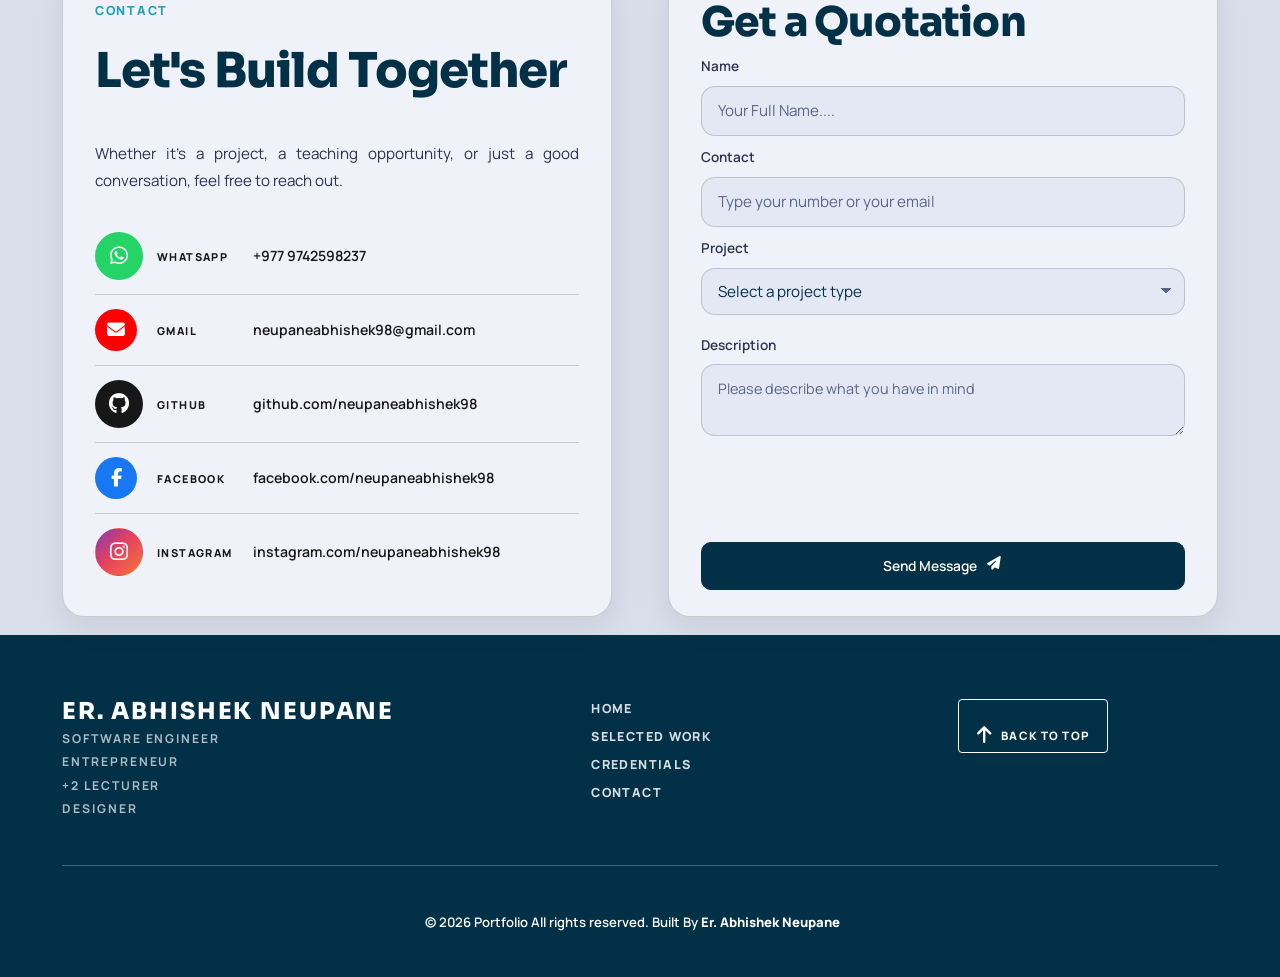
==== commit c6b25ea2: "Fix footer and portfolio carousel" ====
--- a/index.html
+++ b/index.html
@@ -384,10 +384,6 @@
             <small>+2 Lecturer</small>
             <small>Designer</small>
           </a>
-          <div class="footer-location">
-            <i class="fa-solid fa-location-dot" aria-hidden="true"></i>
-            <span>New Road, Kathmandu</span>
-          </div>
         </div>
 
         <nav class="footer-column" aria-label="Primary footer links">
--- a/styles.css
+++ b/styles.css
@@ -895,13 +895,13 @@
 }
 
 .portfolio-window {
-  overflow-x: auto;
+  overflow-x: hidden;
   overflow-y: hidden;
   padding: 4px 2px 18px;
   width: 100%;
   scrollbar-width: none;
-  scroll-behavior: smooth;
-  scroll-snap-type: x mandatory;
+  scroll-behavior: auto;
+  scroll-snap-type: none;
 }
 
 .portfolio-grid {
@@ -910,12 +910,13 @@
   overflow: visible;
   scrollbar-width: none;
   padding: 0;
-  transform: translateX(0);
+  backface-visibility: hidden;
+  transform: translate3d(0, 0, 0);
   will-change: transform;
 }
 
 .portfolio-grid.is-moving {
-  transition: transform 0.58s var(--ease);
+  transition: transform 0.62s var(--ease);
 }
 
 .portfolio-grid::-webkit-scrollbar {
@@ -1998,23 +1999,23 @@
   position: relative;
   display: inline-flex;
   align-items: center;
-  padding-left: 1.25em;
+  gap: 0.42em;
   color: inherit;
   font-family: inherit;
-  font-weight: 500;
+  font-weight: 800;
   transition: color 0.2s ease;
 }
 
-.footer-copy a::before {
+.footer-copy a::after {
   content: "\f061";
-  position: absolute;
-  left: 0;
+  display: inline-block;
+  flex: 0 0 auto;
   color: var(--accent);
   font-family: "Font Awesome 6 Free";
   font-size: 0.78em;
   font-weight: 900;
   opacity: 0;
-  transform: translateX(-0.85em);
+  transform: translateX(-0.35em);
   transition: opacity 0.22s ease, transform 0.3s var(--ease);
 }
 
@@ -2022,7 +2023,7 @@
   color: var(--accent);
 }
 
-.footer-copy a:hover::before {
+.footer-copy a:hover::after {
   opacity: 1;
   transform: translateX(0);
 }
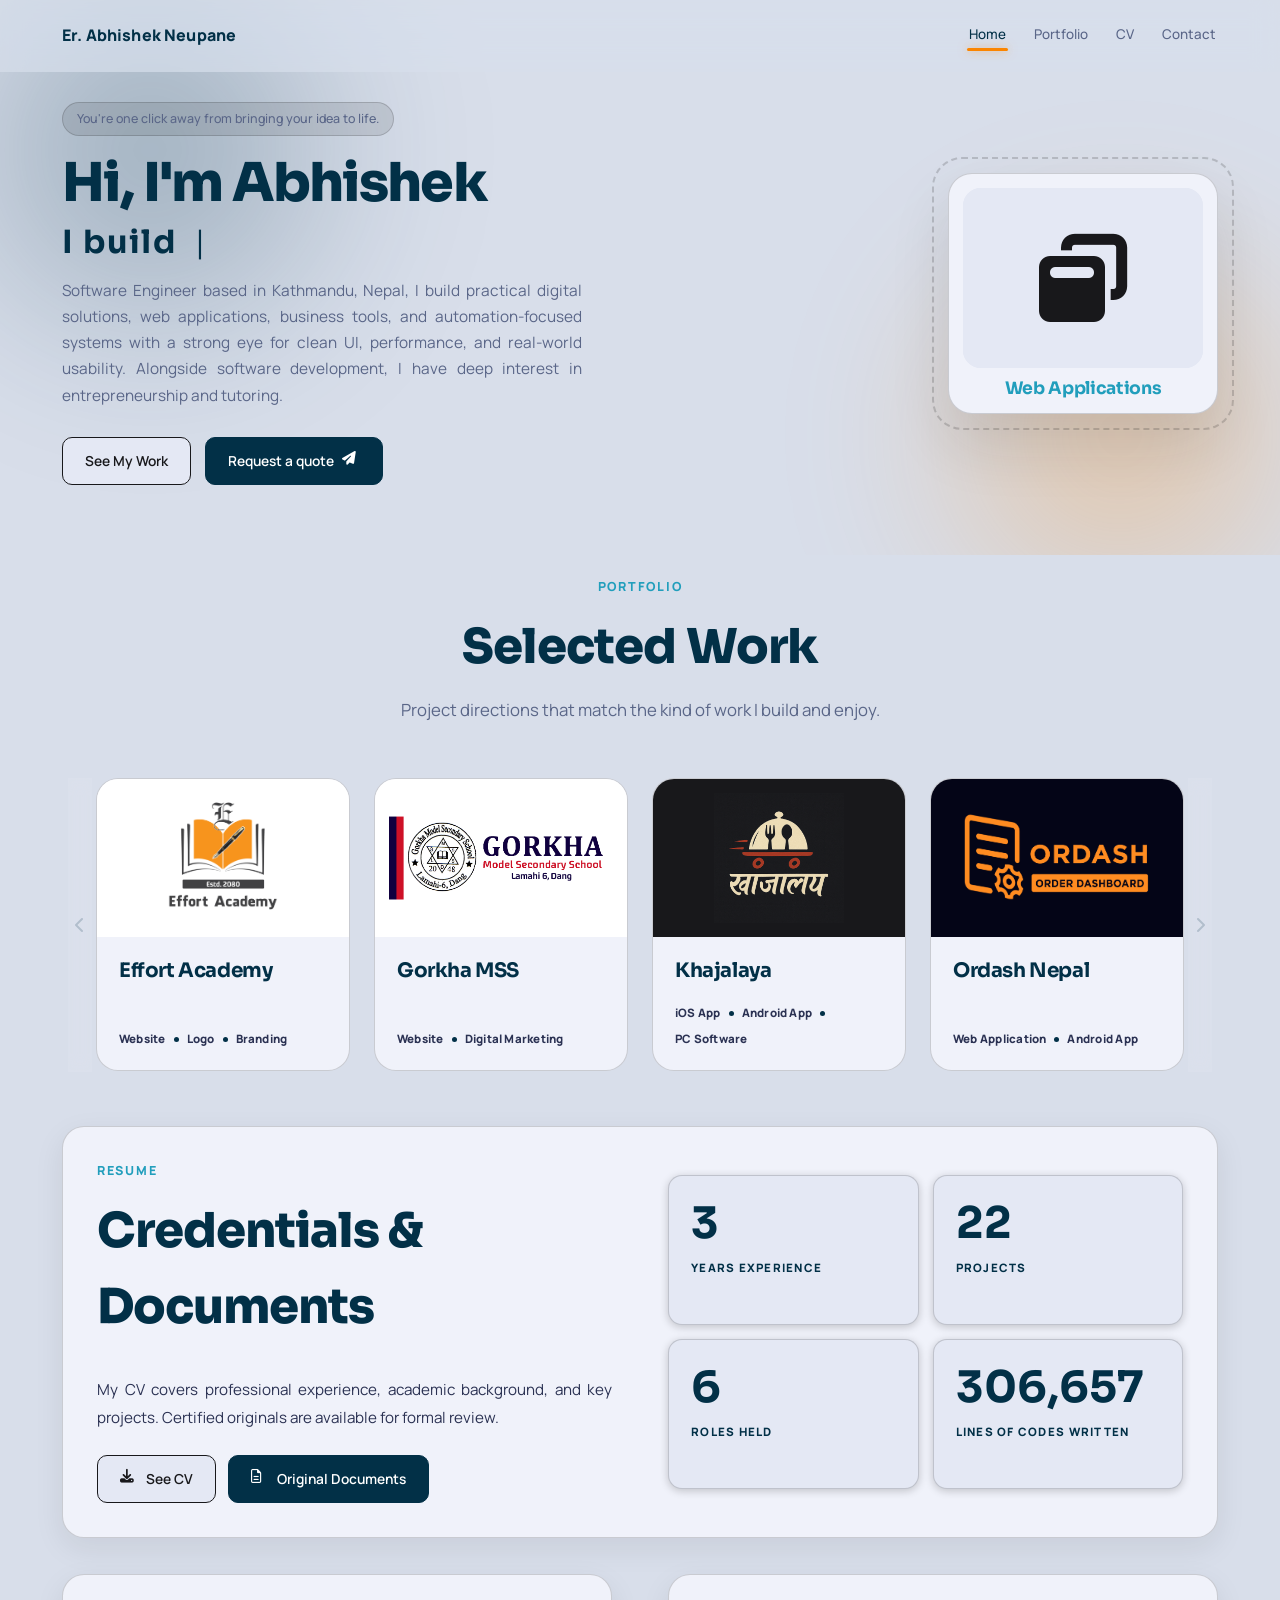
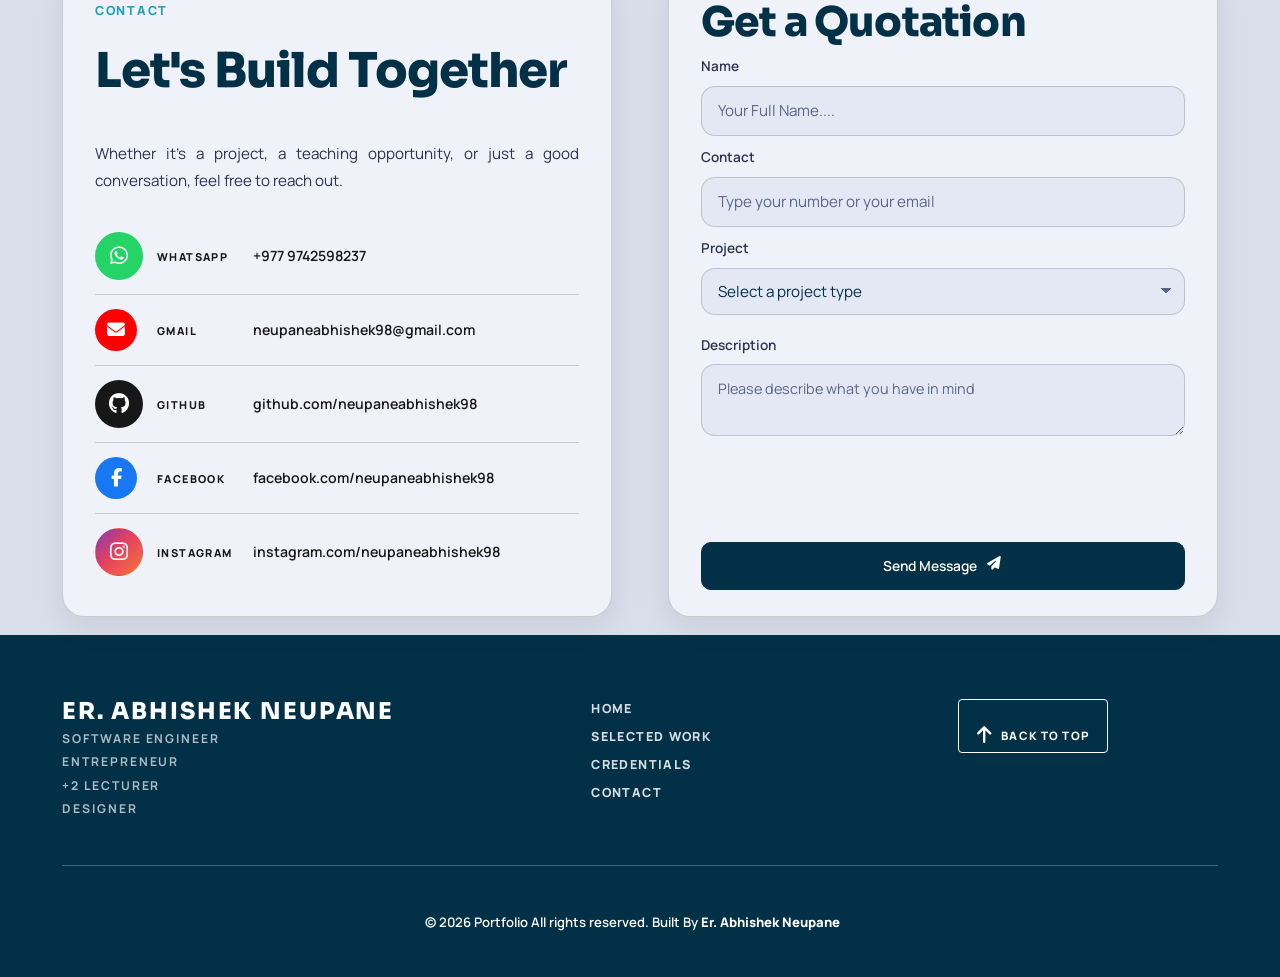
==== commit 46c89e02: "Update portfolio project links" ====
--- a/index.html
+++ b/index.html
@@ -161,7 +161,7 @@
               </div>
             </a>
 
-            <a class="project-card" href="https://example.com" target="_blank" rel="noopener">
+            <a class="project-card" href="https://gmss.edu.np" target="_blank" rel="noopener">
               <div class="project-thumb">
                 <img class="project-logo" src="asset/recent work/Gorkha MSS.webp" alt="Gorkha MSS logo" />
               </div>
@@ -185,7 +185,7 @@
               </div>
             </a>
 
-            <a class="project-card project-ordash" href="https://example.com" target="_blank" rel="noopener">
+            <a class="project-card project-ordash" href="https://ordashnepal.com" target="_blank" rel="noopener">
               <div class="project-thumb">
                 <img class="project-logo" src="asset/recent work/Ordash.webp" alt="Ordash logo" />
               </div>
@@ -197,7 +197,19 @@
               </div>
             </a>
 
-            <a class="project-card" href="https://example.com" target="_blank" rel="noopener">
+            <article class="project-card">
+              <div class="project-thumb">
+                <img class="project-logo" src="asset/recent work/FlipIt.webp" alt="FlipIt logo" />
+              </div>
+              <div class="project-body">
+                <h3>FlipIt</h3>
+                <div class="project-stack">
+                  <span>Logo</span><span>Software</span><span>Website</span><span>Web Application</span>
+                </div>
+              </div>
+            </article>
+
+            <a class="project-card" href="https://raptidental.github.io/" target="_blank" rel="noopener">
               <div class="project-thumb">
                 <img class="project-logo" src="asset/recent work/Rapti Dental Care.webp"
                   alt="Rapti Dental Care logo" />
--- a/styles.css
+++ b/styles.css
@@ -1858,32 +1858,6 @@
   transition: color 0.35s ease-in-out;
 }
 
-.footer-location {
-  display: inline-flex;
-  align-items: center;
-  gap: 9px;
-  width: fit-content;
-  color: var(--color-white);
-  font-size: 0.78rem;
-  font-weight: 800;
-  letter-spacing: 0.08em;
-  text-transform: uppercase;
-  transition: color 0.2s ease;
-}
-
-.footer-location i {
-  color: var(--color-white);
-  font-size: 0.95rem;
-  transform: scale(1);
-  transform-origin: center;
-  transition: color 0.2s ease, transform 0.22s var(--ease);
-}
-
-.footer-location:hover i {
-  color: var(--accent);
-  transform: scale(1.05);
-}
-
 .footer-column {
   display: grid;
   gap: 8px;
